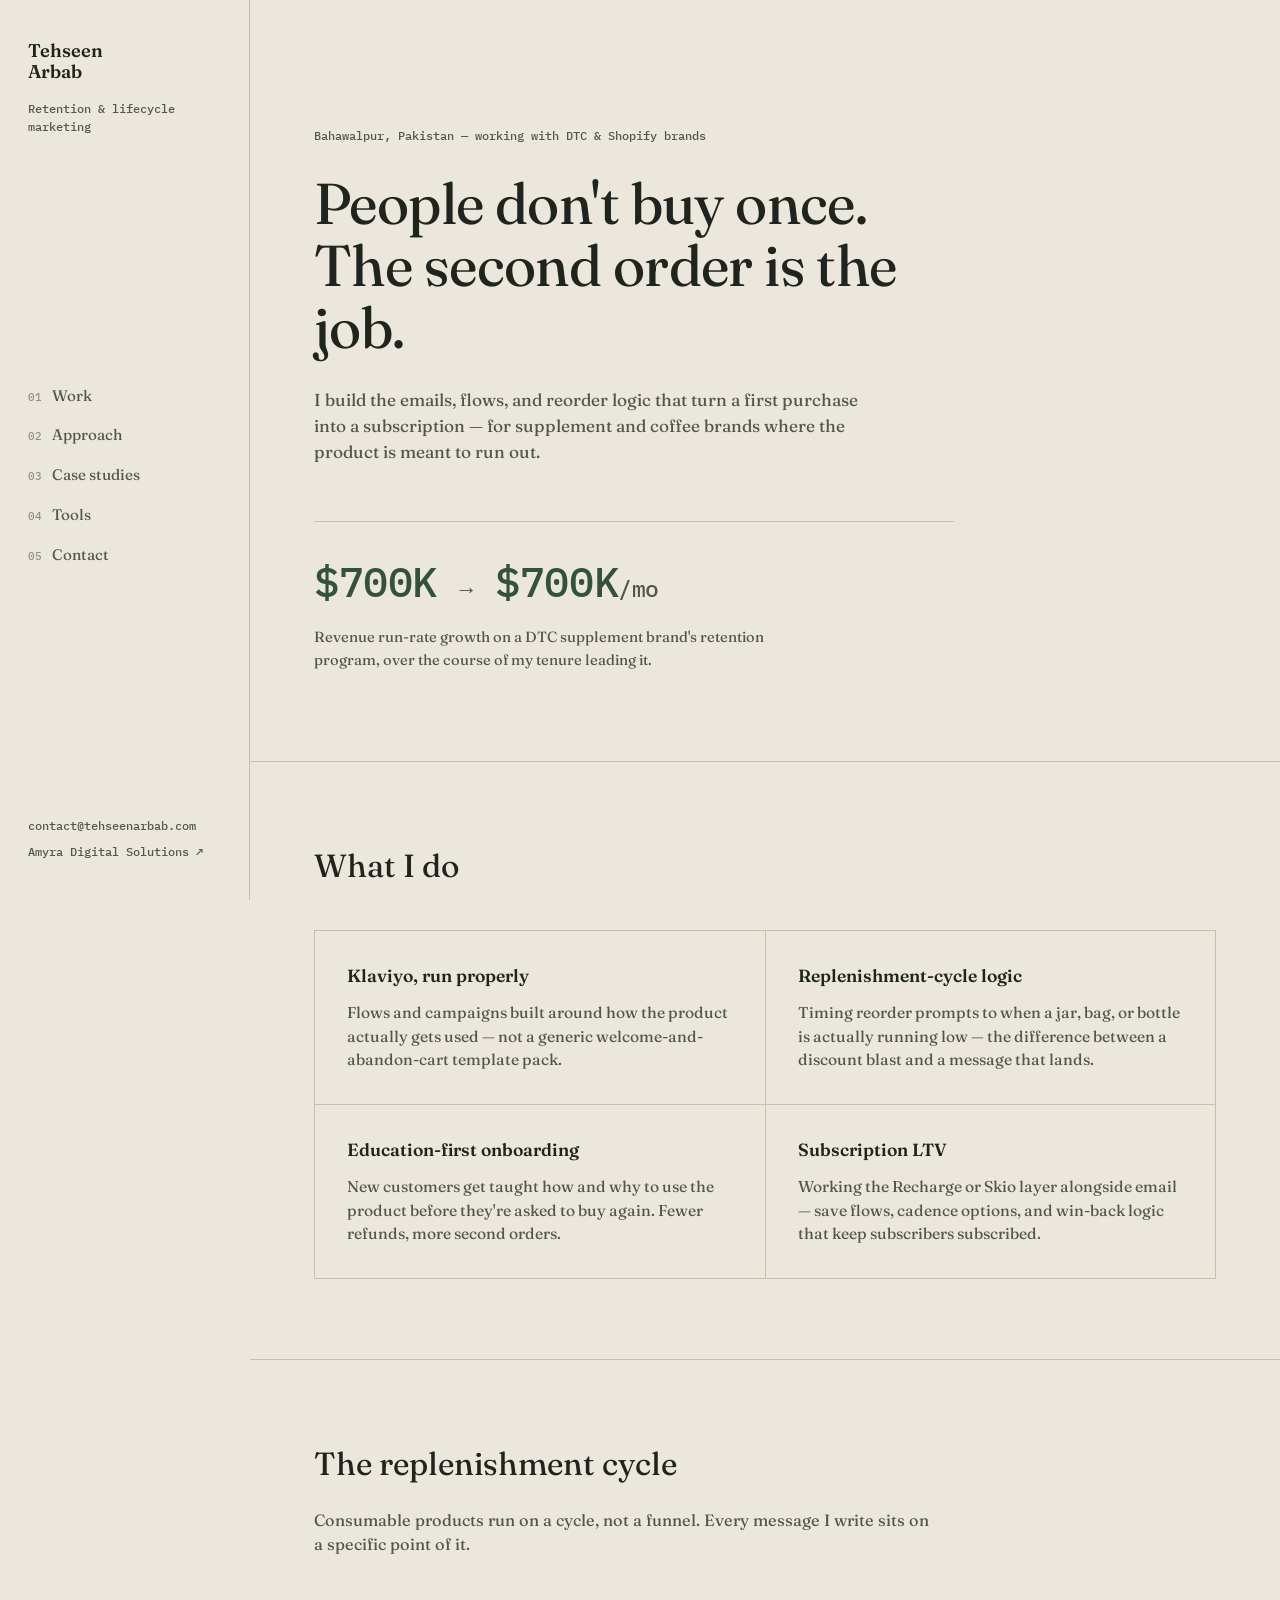
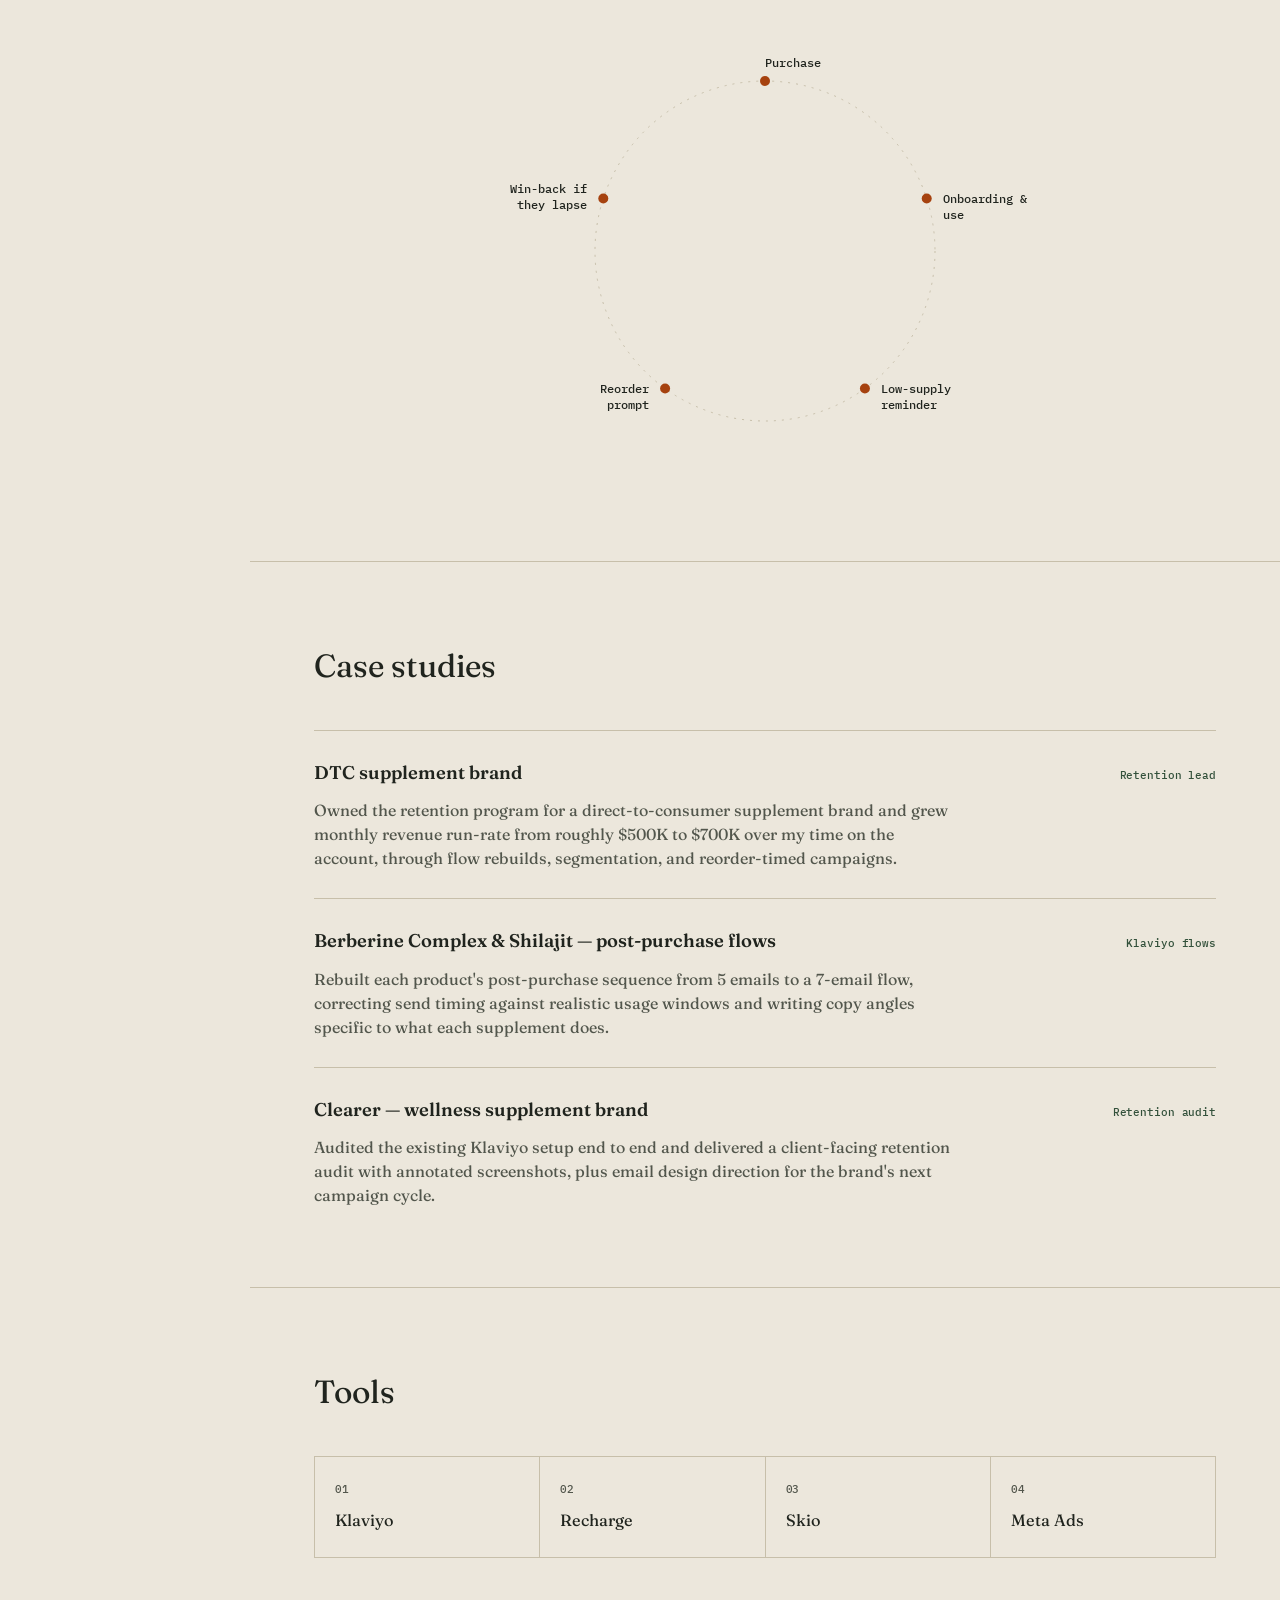
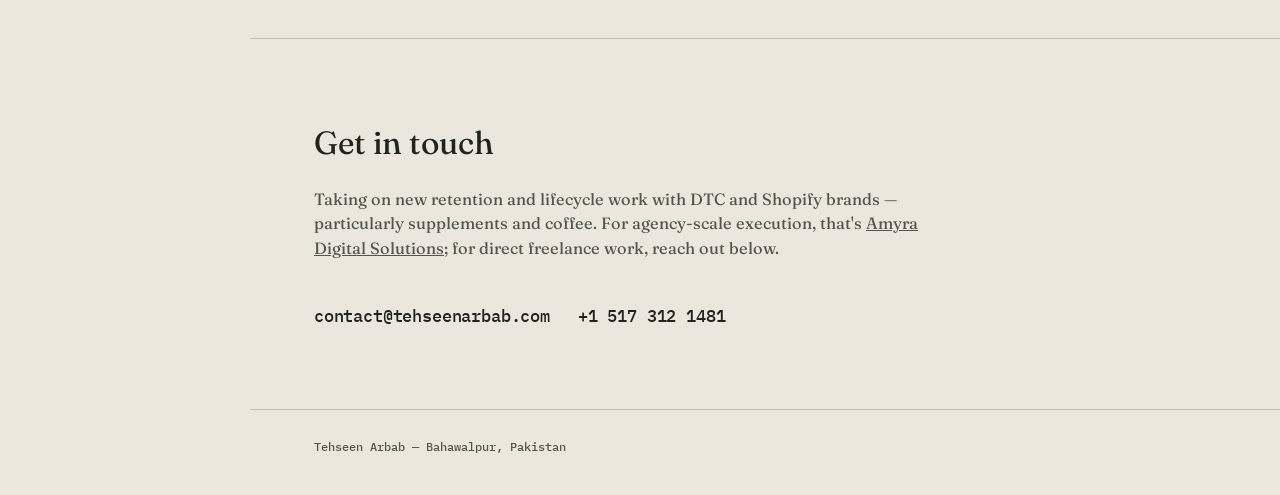
==== index.html @ 5af62f17 "Add files via upload" ====
<!DOCTYPE html>
<html lang="en">
<head>
<meta charset="UTF-8">
<meta name="viewport" content="width=device-width, initial-scale=1.0">
<title>Tehseen Arbab — Retention &amp; Lifecycle Marketing</title>
<meta name="description" content="Tehseen Arbab, retention and lifecycle marketing specialist for DTC supplement and coffee brands. Klaviyo, replenishment-cycle flows, subscription LTV.">
<link rel="preconnect" href="https://fonts.googleapis.com">
<link rel="preconnect" href="https://fonts.gstatic.com" crossorigin>
<link href="https://fonts.googleapis.com/css2?family=Fraunces:ital,opsz,wght@0,9..144,340;0,9..144,440;0,9..144,600;1,9..144,440&family=IBM+Plex+Mono:wght@400;500&display=swap" rel="stylesheet">
<link rel="stylesheet" href="style.css">
</head>
<body>

<div class="frame">

  <header class="rail">
    <div class="rail-top">
      <a href="#top" class="mark">Tehseen<br>Arbab</a>
      <p class="rail-tag">Retention &amp; lifecycle<br>marketing</p>
    </div>

    <nav class="rail-nav" aria-label="Section navigation">
      <a href="#work"><span class="idx">01</span>Work</a>
      <a href="#approach"><span class="idx">02</span>Approach</a>
      <a href="#cases"><span class="idx">03</span>Case studies</a>
      <a href="#tools"><span class="idx">04</span>Tools</a>
      <a href="#contact"><span class="idx">05</span>Contact</a>
    </nav>

    <div class="rail-bottom">
      <a href="mailto:contact@tehseenarbab.com">contact@tehseenarbab.com</a>
      <a href="https://amyradigitalsolutions.com" target="_blank" rel="noopener">Amyra Digital Solutions ↗</a>
    </div>
  </header>

  <button class="nav-toggle" aria-expanded="false" aria-controls="rail" aria-label="Open menu">Menu</button>

  <main id="top">

    <section class="hero">
      <p class="eyebrow-line">Bahawalpur, Pakistan — working with DTC &amp; Shopify brands</p>
      <h1>People don't buy once.<br>The second order is the job.</h1>
      <p class="hero-lede">I build the emails, flows, and reorder logic that turn a first purchase
        into a subscription — for supplement and coffee brands where the product is meant
        to run out.</p>

      <div class="metric" aria-label="Revenue run-rate growth statistic">
        <div class="metric-number">
          <span class="mono" data-count-from="500" data-count-to="700">$500K</span>
          <span class="metric-arrow">→</span>
          <span class="mono">$700K<span class="metric-unit">/mo</span></span>
        </div>
        <p class="metric-caption">Revenue run-rate growth on a DTC supplement brand's retention
          program, over the course of my tenure leading it.</p>
      </div>
    </section>

    <section id="work" class="section work">
      <h2 class="section-head">What I do</h2>
      <div class="work-grid">
        <div class="work-item">
          <h3>Klaviyo, run properly</h3>
          <p>Flows and campaigns built around how the product actually gets used — not a
            generic welcome-and-abandon-cart template pack.</p>
        </div>
        <div class="work-item">
          <h3>Replenishment-cycle logic</h3>
          <p>Timing reorder prompts to when a jar, bag, or bottle is actually running low —
            the difference between a discount blast and a message that lands.</p>
        </div>
        <div class="work-item">
          <h3>Education-first onboarding</h3>
          <p>New customers get taught how and why to use the product before they're asked to
            buy again. Fewer refunds, more second orders.</p>
        </div>
        <div class="work-item">
          <h3>Subscription LTV</h3>
          <p>Working the Recharge or Skio layer alongside email — save flows, cadence
            options, and win-back logic that keep subscribers subscribed.</p>
        </div>
      </div>
    </section>

    <section id="approach" class="section approach">
      <h2 class="section-head">The replenishment cycle</h2>
      <p class="section-lede">Consumable products run on a cycle, not a funnel. Every message
        I write sits on a specific point of it.</p>

      <div class="cycle-wrap">
        <svg class="cycle" viewBox="0 0 460 460" role="img" aria-label="Diagram of the replenishment cycle: purchase, onboarding and use, low-supply reminder, reorder, then back to purchase.">
          <circle class="cycle-track" cx="230" cy="230" r="170"></circle>
          <g class="cycle-node" data-angle="270">
            <circle r="5"></circle>
            <text><tspan x="0" y="-14">Purchase</tspan></text>
          </g>
          <g class="cycle-node" data-angle="342">
            <circle r="5"></circle>
            <text><tspan x="16" y="4">Onboarding &amp;</tspan><tspan x="16" y="20">use</tspan></text>
          </g>
          <g class="cycle-node" data-angle="54">
            <circle r="5"></circle>
            <text><tspan x="16" y="4">Low-supply</tspan><tspan x="16" y="20">reminder</tspan></text>
          </g>
          <g class="cycle-node" data-angle="126">
            <circle r="5"></circle>
            <text><tspan x="-16" y="4" text-anchor="end">Reorder</tspan><tspan x="-16" y="20" text-anchor="end">prompt</tspan></text>
          </g>
          <g class="cycle-node" data-angle="198">
            <circle r="5"></circle>
            <text><tspan x="-16" y="-6" text-anchor="end">Win-back if</tspan><tspan x="-16" y="10" text-anchor="end">they lapse</tspan></text>
          </g>
        </svg>
      </div>
    </section>

    <section id="cases" class="section cases">
      <h2 class="section-head">Case studies</h2>

      <article class="case">
        <div class="case-head">
          <h3>DTC supplement brand</h3>
          <span class="mono case-tag">Retention lead</span>
        </div>
        <p>Owned the retention program for a direct-to-consumer supplement brand and grew
          monthly revenue run-rate from roughly $500K to $700K over my time on the account,
          through flow rebuilds, segmentation, and reorder-timed campaigns.</p>
      </article>

      <article class="case">
        <div class="case-head">
          <h3>Berberine Complex &amp; Shilajit — post-purchase flows</h3>
          <span class="mono case-tag">Klaviyo flows</span>
        </div>
        <p>Rebuilt each product's post-purchase sequence from 5 emails to a 7-email flow,
          correcting send timing against realistic usage windows and writing copy angles
          specific to what each supplement does.</p>
      </article>

      <article class="case">
        <div class="case-head">
          <h3>Clearer — wellness supplement brand</h3>
          <span class="mono case-tag">Retention audit</span>
        </div>
        <p>Audited the existing Klaviyo setup end to end and delivered a client-facing
          retention audit with annotated screenshots, plus email design direction for the
          brand's next campaign cycle.</p>
      </article>
    </section>

    <section id="tools" class="section tools">
      <h2 class="section-head">Tools</h2>
      <ul class="tool-list">
        <li><span class="mono">01</span>Klaviyo</li>
        <li><span class="mono">02</span>Recharge</li>
        <li><span class="mono">03</span>Skio</li>
        <li><span class="mono">04</span>Meta Ads</li>
      </ul>
    </section>

    <section id="contact" class="section contact">
      <h2 class="section-head">Get in touch</h2>
      <p class="section-lede">Taking on new retention and lifecycle work with DTC and
        Shopify brands — particularly supplements and coffee. For agency-scale execution,
        that's <a href="https://amyradigitalsolutions.com" target="_blank" rel="noopener">Amyra
        Digital Solutions</a>; for direct freelance work, reach out below.</p>
      <div class="contact-links">
        <a class="mono" href="mailto:contact@tehseenarbab.com">contact@tehseenarbab.com</a>
        <a class="mono" href="tel:+15173121481">+1 517 312 1481</a>
      </div>
    </section>

    <footer class="foot">
      <p>Tehseen Arbab — Bahawalpur, Pakistan</p>
    </footer>

  </main>
</div>

<script src="script.js"></script>
</body>
</html>
---- style.css ----
/* ---------------------------------------------------------
   Tokens
--------------------------------------------------------- */
:root{
  --paper: #ECE7DC;
  --paper-alt: #E1DACA;
  --ink: #20241E;
  --ink-soft: #52564C;
  --forest: #33513B;
  --rust: #A6420F;
  --line: #C7BFAA;

  --serif: "Fraunces", ui-serif, Georgia, serif;
  --mono: "IBM Plex Mono", ui-monospace, "SFMono-Regular", Menlo, monospace;

  --rail-w: 250px;
  --edge: clamp(24px, 5vw, 64px);
}

*{ box-sizing: border-box; }

html{ scroll-behavior: smooth; }

@media (prefers-reduced-motion: reduce){
  html{ scroll-behavior: auto; }
  *{ animation-duration: 0.001ms !important; animation-iteration-count: 1 !important; transition-duration: 0.001ms !important; }
}

body{
  margin: 0;
  background: var(--paper);
  color: var(--ink);
  font-family: var(--serif);
  font-optical-sizing: auto;
  font-weight: 440;
  line-height: 1.5;
  -webkit-font-smoothing: antialiased;
}

a{ color: inherit; }

.mono{ font-family: var(--mono); font-weight: 500; letter-spacing: -0.01em; }

/* ---------------------------------------------------------
   Frame / rail layout
--------------------------------------------------------- */
.frame{
  display: grid;
  grid-template-columns: var(--rail-w) 1fr;
  min-height: 100vh;
}

.rail{
  position: sticky;
  top: 0;
  height: 100vh;
  display: flex;
  flex-direction: column;
  justify-content: space-between;
  padding: 40px 28px;
  border-right: 1px solid var(--line);
}

.mark{
  display: block;
  font-family: var(--serif);
  font-weight: 600;
  font-size: 1.15rem;
  line-height: 1.15;
  text-decoration: none;
  color: var(--ink);
}

.rail-tag{
  margin: 18px 0 0;
  font-family: var(--mono);
  font-size: 0.72rem;
  color: var(--ink-soft);
  line-height: 1.5;
}

.rail-nav{
  display: flex;
  flex-direction: column;
  gap: 4px;
}

.rail-nav a{
  display: flex;
  align-items: baseline;
  gap: 10px;
  text-decoration: none;
  color: var(--ink-soft);
  font-size: 0.95rem;
  padding: 6px 0;
  border-bottom: 1px solid transparent;
  transition: color 0.15s ease, border-color 0.15s ease;
}

.rail-nav a:hover,
.rail-nav a:focus-visible{
  color: var(--rust);
  border-bottom-color: var(--rust);
}

.rail-nav .idx{
  font-family: var(--mono);
  font-size: 0.68rem;
  color: var(--ink-soft);
  opacity: 0.6;
}

.rail-bottom{
  display: flex;
  flex-direction: column;
  gap: 8px;
  font-family: var(--mono);
  font-size: 0.72rem;
}

.rail-bottom a{
  text-decoration: none;
  color: var(--ink-soft);
}

.rail-bottom a:hover,
.rail-bottom a:focus-visible{
  color: var(--forest);
}

.nav-toggle{ display: none; }

/* ---------------------------------------------------------
   Main content
--------------------------------------------------------- */
main{ min-width: 0; }

.hero{
  padding: min(14vh, 130px) var(--edge) 90px;
  border-bottom: 1px solid var(--line);
}

.eyebrow-line{
  font-family: var(--mono);
  font-size: 0.78rem;
  color: var(--ink-soft);
  margin: 0 0 28px;
}

.hero h1{
  font-family: var(--serif);
  font-weight: 440;
  font-size: clamp(2.1rem, 4.6vw, 3.6rem);
  line-height: 1.08;
  letter-spacing: -0.01em;
  margin: 0 0 28px;
  max-width: 16ch;
}

.hero-lede{
  font-size: 1.08rem;
  color: var(--ink-soft);
  max-width: 52ch;
  margin: 0 0 56px;
}

.metric{
  border-top: 1px solid var(--line);
  padding-top: 28px;
  max-width: 640px;
}

.metric-number{
  display: flex;
  align-items: baseline;
  gap: 18px;
  font-size: clamp(1.8rem, 4vw, 2.6rem);
  color: var(--forest);
}

.metric-arrow{
  color: var(--ink-soft);
  font-size: 1.4rem;
}

.metric-unit{
  font-size: 0.55em;
  color: var(--ink-soft);
}

.metric-caption{
  margin: 14px 0 0;
  font-size: 0.92rem;
  color: var(--ink-soft);
  max-width: 46ch;
}

/* ---------------------------------------------------------
   Sections (generic)
--------------------------------------------------------- */
.section{
  padding: 80px var(--edge);
  border-bottom: 1px solid var(--line);
}

.section-head{
  font-family: var(--serif);
  font-weight: 440;
  font-size: clamp(1.5rem, 2.6vw, 2rem);
  margin: 0 0 40px;
}

.section-lede{
  color: var(--ink-soft);
  max-width: 56ch;
  margin: -20px 0 44px;
  font-size: 1.02rem;
}

/* ---------------------------------------------------------
   Work grid
--------------------------------------------------------- */
.work-grid{
  display: grid;
  grid-template-columns: repeat(2, minmax(0,1fr));
  gap: 1px;
  background: var(--line);
  border: 1px solid var(--line);
}

.work-item{
  background: var(--paper);
  padding: 32px;
}

.work-item h3{
  font-family: var(--serif);
  font-weight: 600;
  font-size: 1.1rem;
  margin: 0 0 12px;
}

.work-item p{
  margin: 0;
  color: var(--ink-soft);
  font-size: 0.98rem;
  max-width: 42ch;
}

/* ---------------------------------------------------------
   Cycle diagram
--------------------------------------------------------- */
.cycle-wrap{
  display: flex;
  justify-content: center;
  padding: 20px 0 0;
}

.cycle{
  width: min(100%, 460px);
  height: auto;
  overflow: visible;
}

.cycle-track{
  fill: none;
  stroke: var(--line);
  stroke-width: 1;
  stroke-dasharray: 2 6;
}

.cycle-node circle{
  fill: var(--rust);
}

.cycle-node text{
  font-family: var(--mono);
  font-size: 12px;
  fill: var(--ink);
}

/* ---------------------------------------------------------
   Case studies
--------------------------------------------------------- */
.case{
  padding: 28px 0;
  border-top: 1px solid var(--line);
}

.case:last-child{ padding-bottom: 0; }

.case-head{
  display: flex;
  align-items: baseline;
  justify-content: space-between;
  gap: 16px;
  margin-bottom: 12px;
}

.case-head h3{
  font-family: var(--serif);
  font-weight: 600;
  font-size: 1.15rem;
  margin: 0;
}

.case-tag{
  font-size: 0.7rem;
  color: var(--forest);
  white-space: nowrap;
}

.case p{
  margin: 0;
  color: var(--ink-soft);
  max-width: 64ch;
  font-size: 1rem;
}

/* ---------------------------------------------------------
   Tools
--------------------------------------------------------- */
.tool-list{
  list-style: none;
  margin: 0;
  padding: 0;
  display: grid;
  grid-template-columns: repeat(4, minmax(0,1fr));
  gap: 0;
  border-top: 1px solid var(--line);
  border-left: 1px solid var(--line);
}

.tool-list li{
  padding: 24px 20px;
  border-right: 1px solid var(--line);
  border-bottom: 1px solid var(--line);
  font-size: 1.02rem;
}

.tool-list .mono{
  display: block;
  font-size: 0.7rem;
  color: var(--ink-soft);
  margin-bottom: 10px;
}

/* ---------------------------------------------------------
   Contact
--------------------------------------------------------- */
.contact-links{
  display: flex;
  flex-wrap: wrap;
  gap: 28px;
  font-size: 1.05rem;
}

.contact-links a{ text-decoration: none; }
.contact-links a:hover,
.contact-links a:focus-visible{ color: var(--rust); }

.foot{
  padding: 28px var(--edge) 40px;
  font-family: var(--mono);
  font-size: 0.72rem;
  color: var(--ink-soft);
}

.foot p{ margin: 0; }

/* ---------------------------------------------------------
   Responsive
--------------------------------------------------------- */
@media (max-width: 880px){
  .work-grid{ grid-template-columns: 1fr; }
  .tool-list{ grid-template-columns: repeat(2, minmax(0,1fr)); }
}

@media (max-width: 720px){
  .frame{ grid-template-columns: 1fr; }

  .rail{
    position: static;
    height: auto;
    flex-direction: row;
    align-items: center;
    justify-content: space-between;
    padding: 18px 20px;
  }

  .rail-tag,
  .rail-bottom{ display: none; }

  .rail-nav{
    position: fixed;
    inset: 0;
    top: 60px;
    background: var(--paper);
    padding: 24px 24px;
    gap: 4px;
    transform: translateY(-8px);
    opacity: 0;
    pointer-events: none;
    transition: opacity 0.18s ease, transform 0.18s ease;
    z-index: 20;
  }

  .rail-nav.open{
    opacity: 1;
    transform: translateY(0);
    pointer-events: auto;
  }

  .rail-nav a{ font-size: 1.1rem; padding: 12px 0; }

  .nav-toggle{
    display: block;
    position: fixed;
    top: 16px;
    right: 20px;
    z-index: 30;
    background: var(--ink);
    color: var(--paper);
    border: none;
    font-family: var(--mono);
    font-size: 0.72rem;
    padding: 9px 14px;
    cursor: pointer;
  }

  .hero, .section{ padding-left: var(--edge); padding-right: var(--edge); }
}
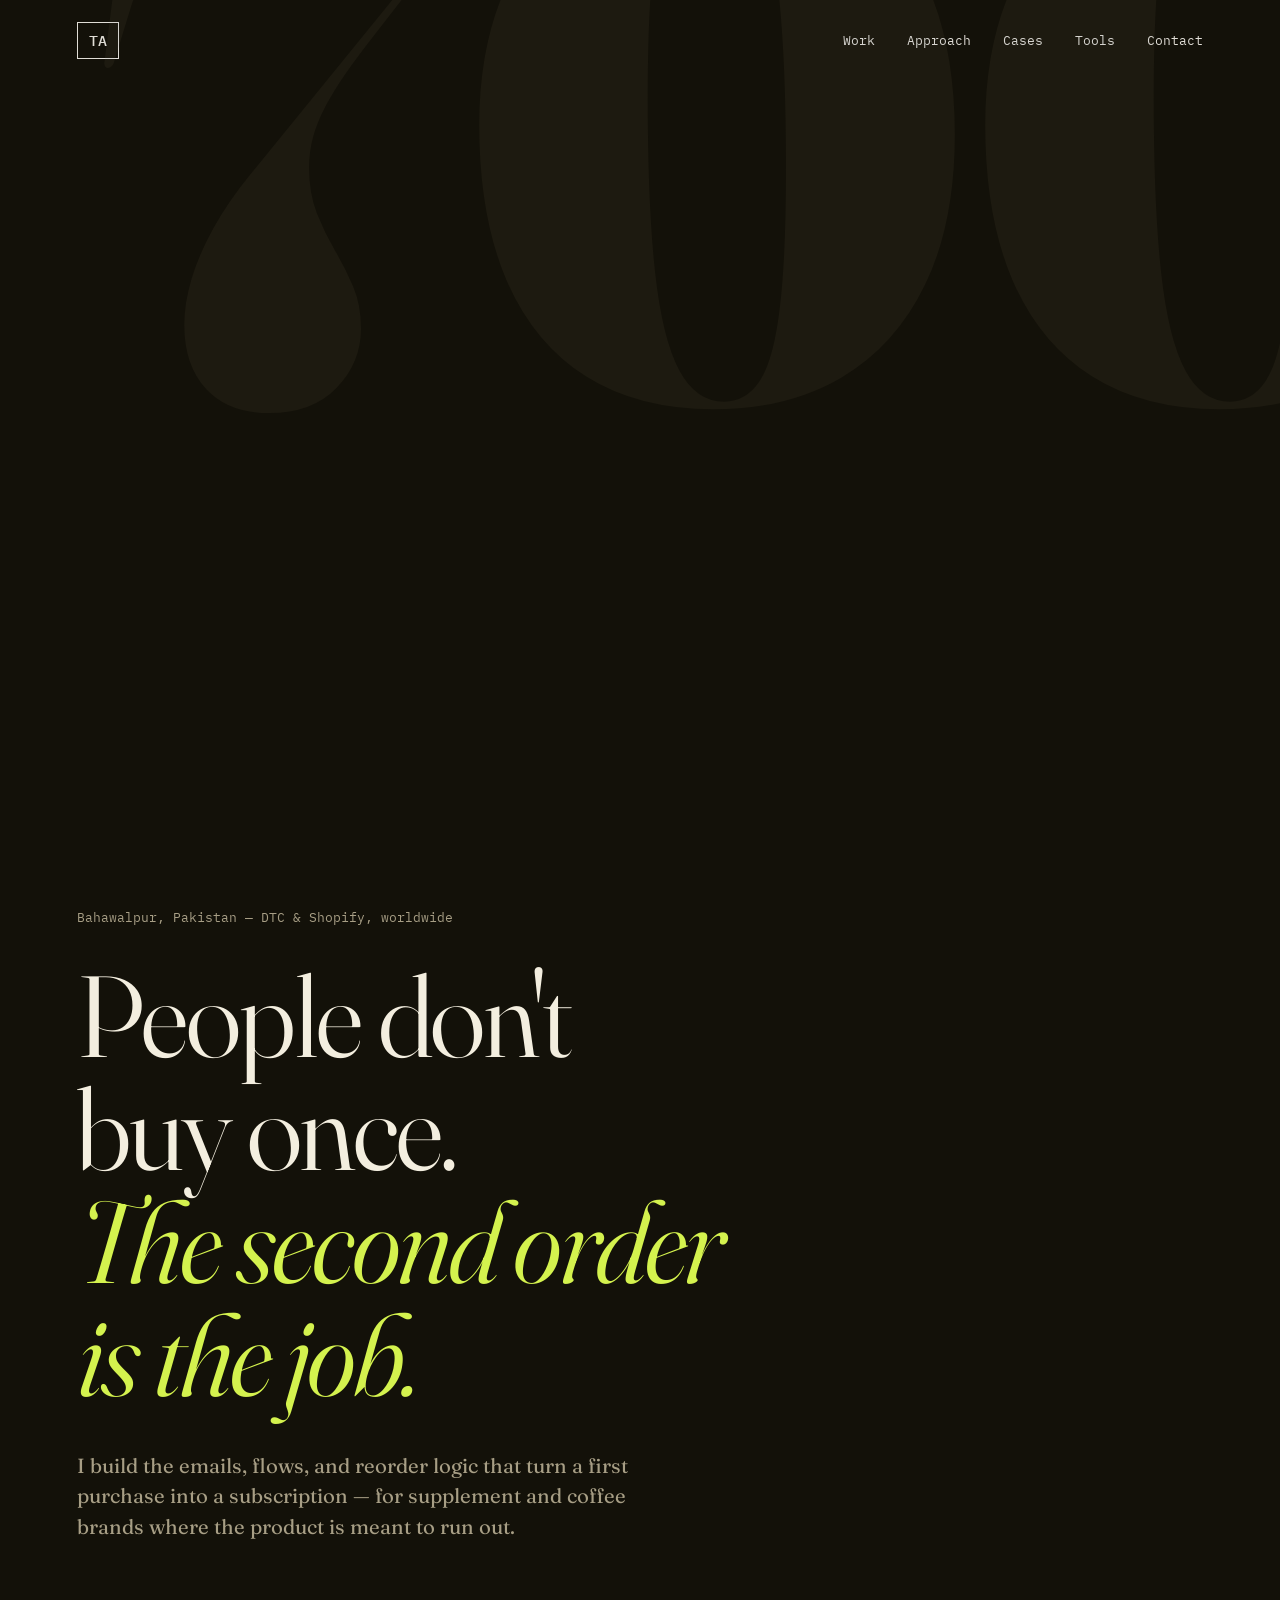
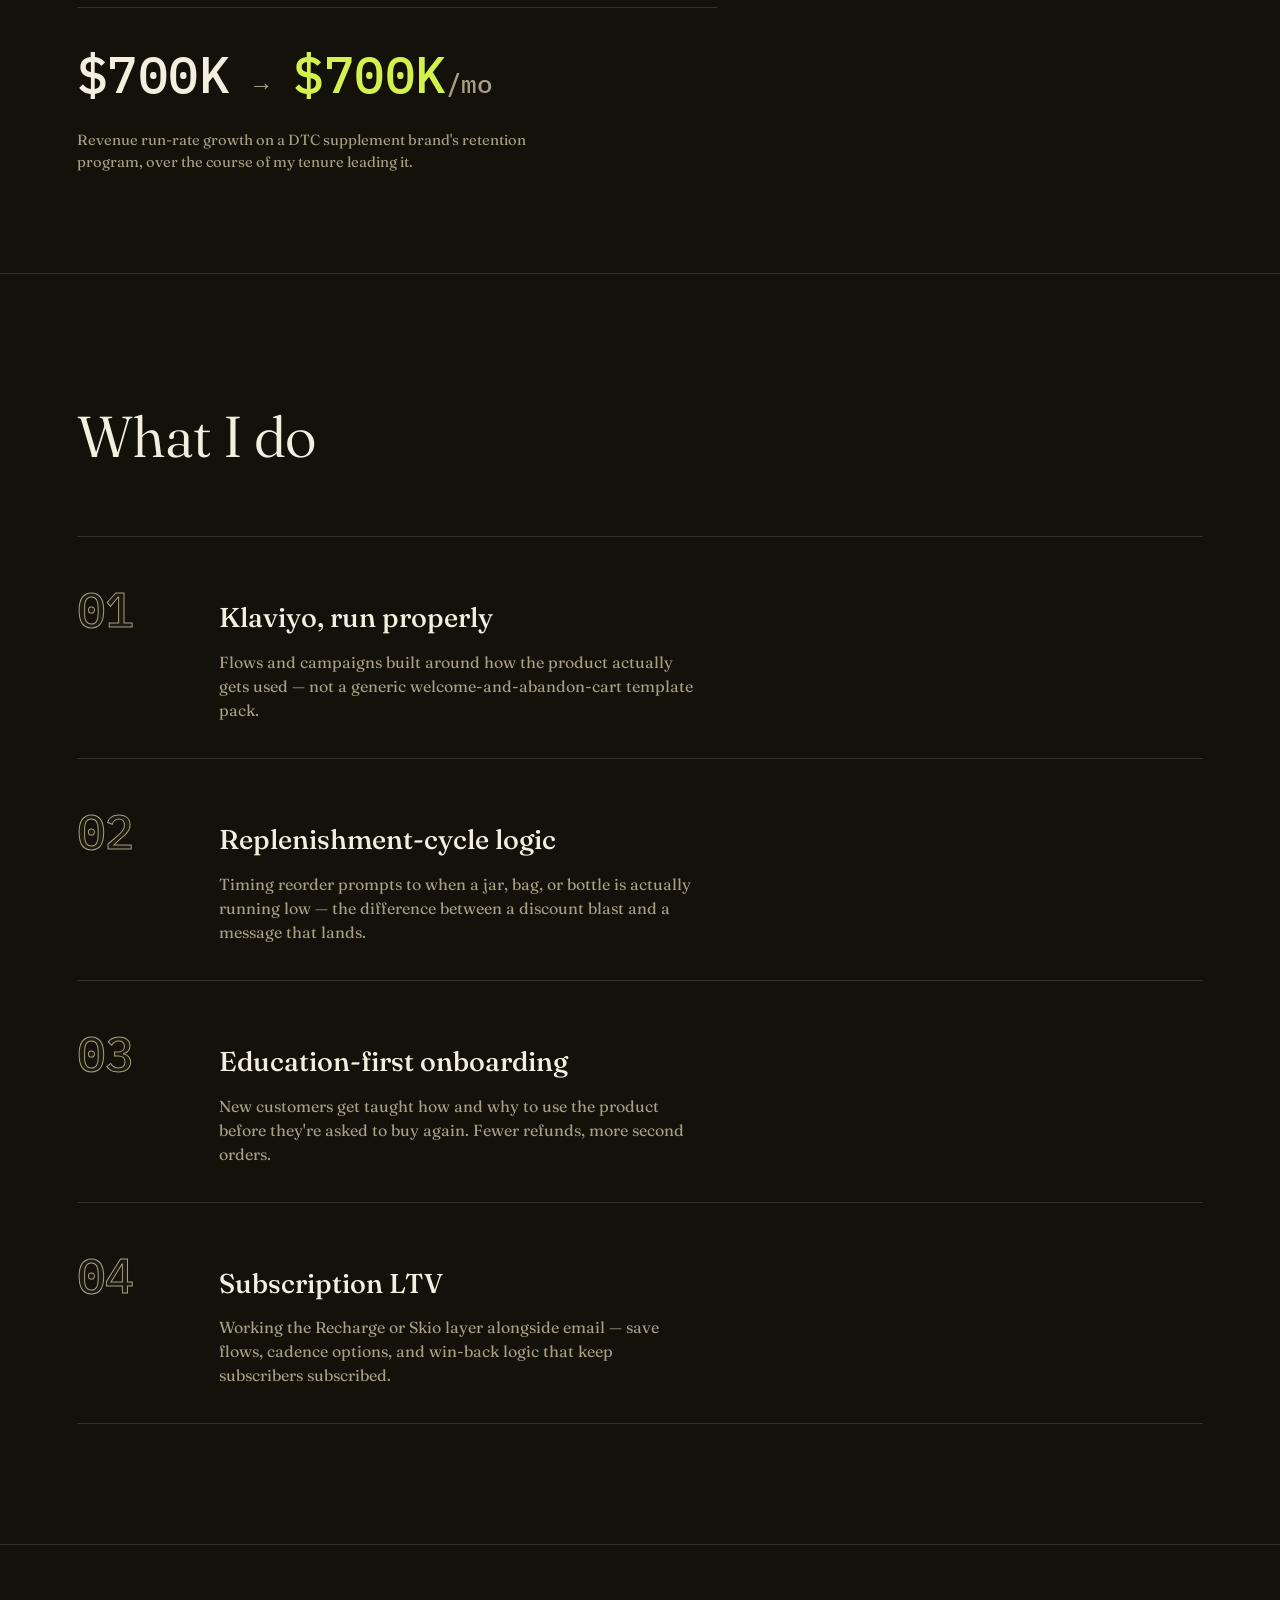
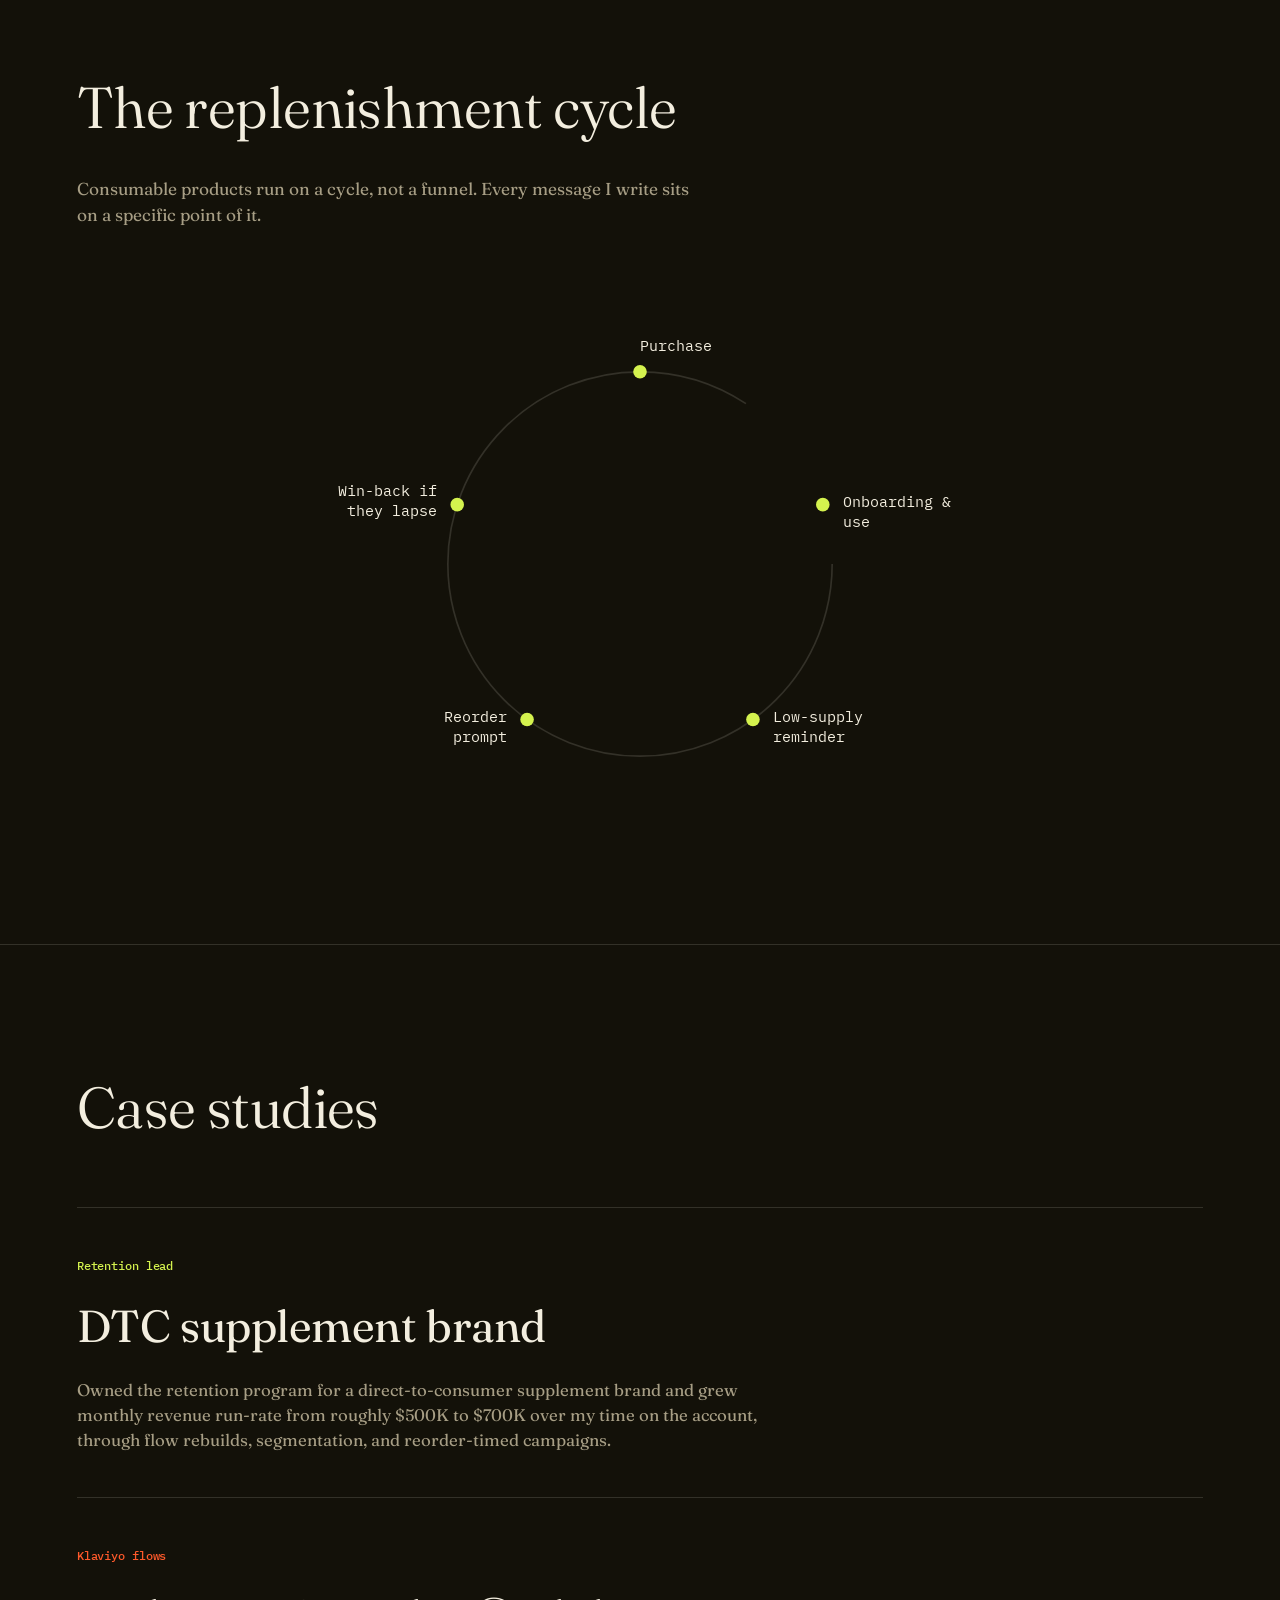
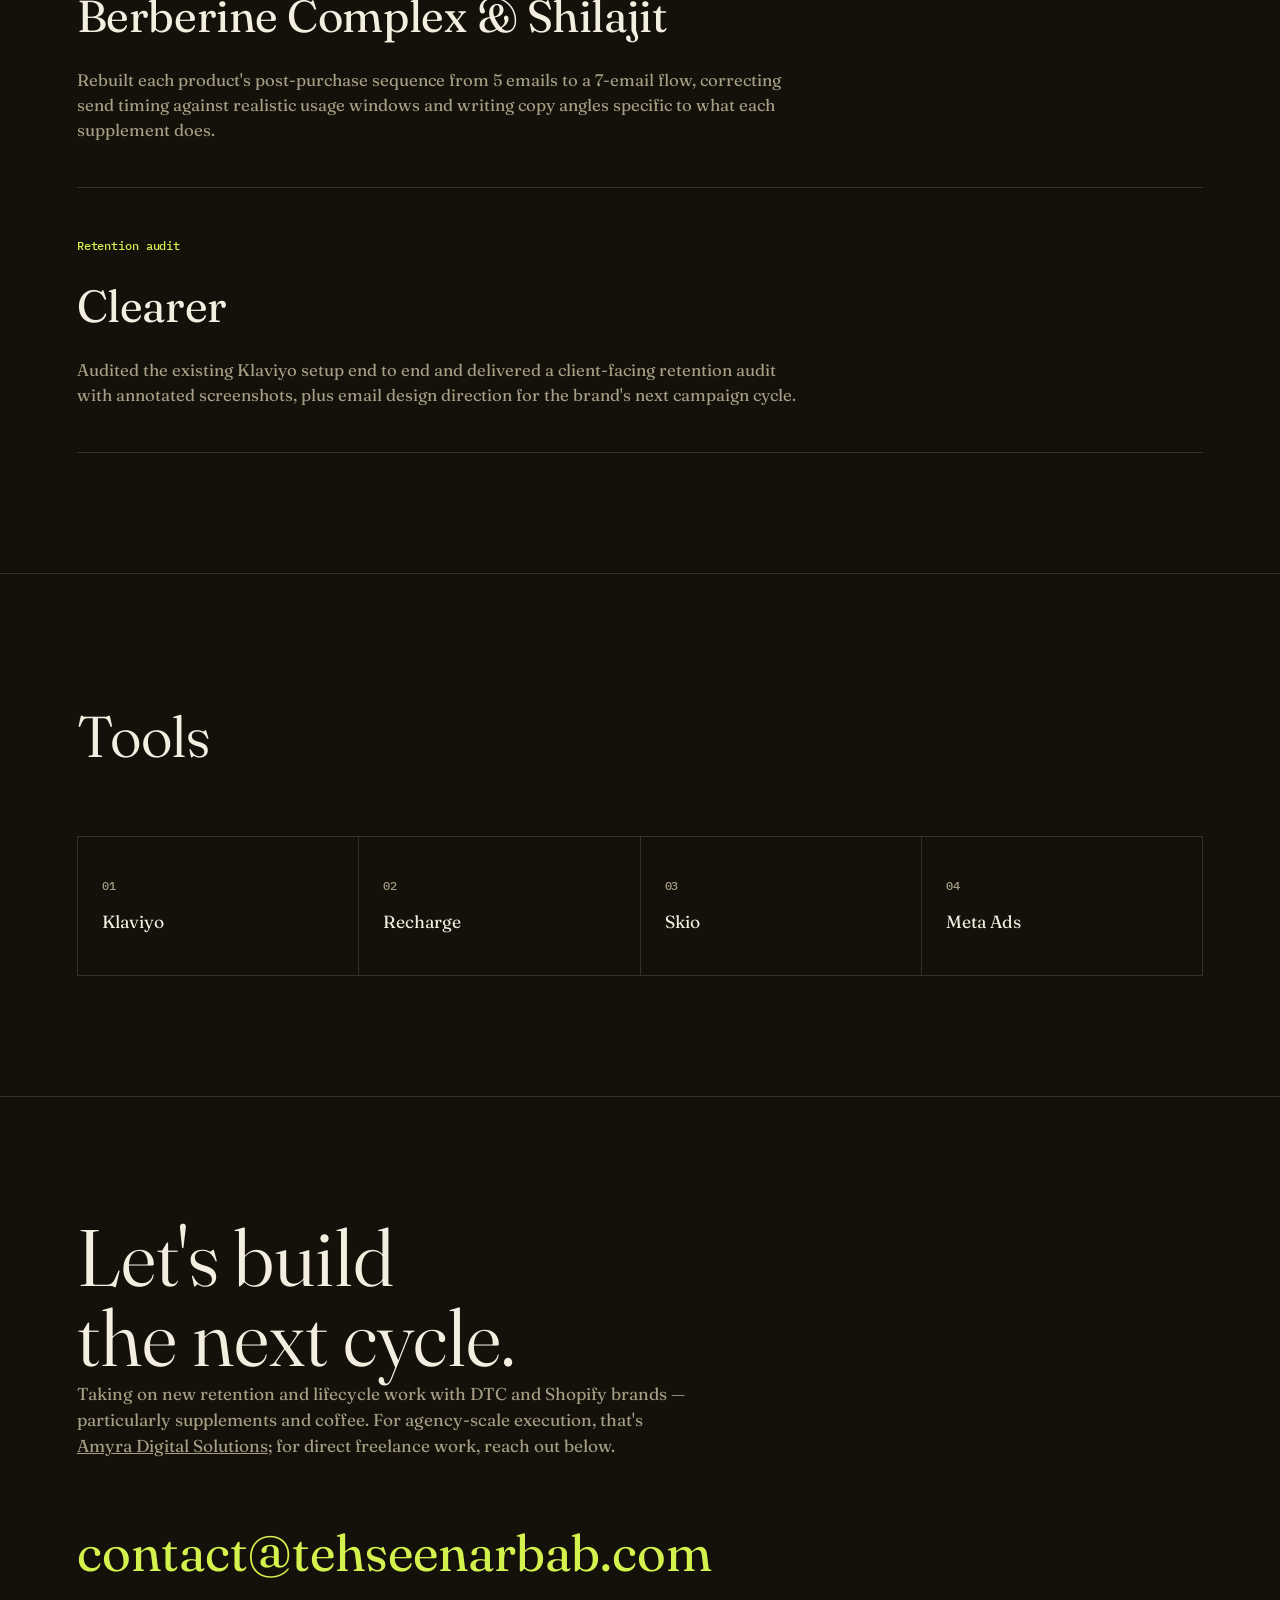
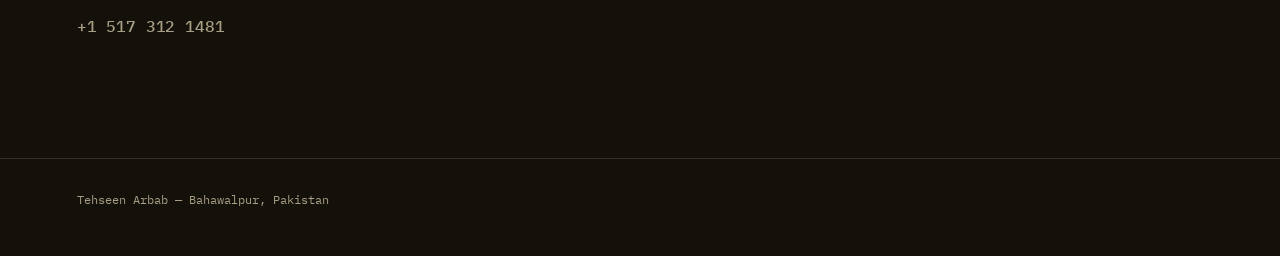
==== commit a531cdbb: "Add files via upload" ====
--- a/index.html
+++ b/index.html
@@ -7,175 +7,167 @@
 <meta name="description" content="Tehseen Arbab, retention and lifecycle marketing specialist for DTC supplement and coffee brands. Klaviyo, replenishment-cycle flows, subscription LTV.">
 <link rel="preconnect" href="https://fonts.googleapis.com">
 <link rel="preconnect" href="https://fonts.gstatic.com" crossorigin>
-<link href="https://fonts.googleapis.com/css2?family=Fraunces:ital,opsz,wght@0,9..144,340;0,9..144,440;0,9..144,600;1,9..144,440&family=IBM+Plex+Mono:wght@400;500&display=swap" rel="stylesheet">
+<link href="https://fonts.googleapis.com/css2?family=Fraunces:ital,opsz,wght@0,9..144,300..900;1,9..144,400..600&family=IBM+Plex+Mono:wght@400;500&display=swap" rel="stylesheet">
 <link rel="stylesheet" href="style.css">
 </head>
 <body>
 
-<div class="frame">
+<header class="topbar">
+  <a href="#top" class="mark">TA</a>
+  <nav class="topnav" aria-label="Section navigation">
+    <a href="#work">Work</a>
+    <a href="#approach">Approach</a>
+    <a href="#cases">Cases</a>
+    <a href="#tools">Tools</a>
+    <a href="#contact">Contact</a>
+  </nav>
+  <button class="nav-toggle" aria-expanded="false" aria-label="Open menu">Menu</button>
+</header>
 
-  <header class="rail">
-    <div class="rail-top">
-      <a href="#top" class="mark">Tehseen<br>Arbab</a>
-      <p class="rail-tag">Retention &amp; lifecycle<br>marketing</p>
+<main id="top">
+
+  <section class="hero">
+    <span class="ghost-number" aria-hidden="true">700</span>
+    <p class="eyebrow-line reveal">Bahawalpur, Pakistan — DTC &amp; Shopify, worldwide</p>
+    <h1 class="reveal">People don't<br>buy once.<br><em>The second order<br>is the job.</em></h1>
+    <p class="hero-lede reveal">I build the emails, flows, and reorder logic that turn a first
+      purchase into a subscription — for supplement and coffee brands where the product is
+      meant to run out.</p>
+
+    <div class="metric reveal" aria-label="Revenue run-rate growth statistic">
+      <div class="metric-number">
+        <span class="mono" data-count-from="500" data-count-to="700">$500K</span>
+        <span class="metric-arrow">→</span>
+        <span class="mono accent-lime">$700K<span class="metric-unit">/mo</span></span>
+      </div>
+      <p class="metric-caption">Revenue run-rate growth on a DTC supplement brand's retention
+        program, over the course of my tenure leading it.</p>
     </div>
+  </section>
 
-    <nav class="rail-nav" aria-label="Section navigation">
-      <a href="#work"><span class="idx">01</span>Work</a>
-      <a href="#approach"><span class="idx">02</span>Approach</a>
-      <a href="#cases"><span class="idx">03</span>Case studies</a>
-      <a href="#tools"><span class="idx">04</span>Tools</a>
-      <a href="#contact"><span class="idx">05</span>Contact</a>
-    </nav>
-
-    <div class="rail-bottom">
-      <a href="mailto:contact@tehseenarbab.com">contact@tehseenarbab.com</a>
-      <a href="https://amyradigitalsolutions.com" target="_blank" rel="noopener">Amyra Digital Solutions ↗</a>
-    </div>
-  </header>
-
-  <button class="nav-toggle" aria-expanded="false" aria-controls="rail" aria-label="Open menu">Menu</button>
-
-  <main id="top">
-
-    <section class="hero">
-      <p class="eyebrow-line">Bahawalpur, Pakistan — working with DTC &amp; Shopify brands</p>
-      <h1>People don't buy once.<br>The second order is the job.</h1>
-      <p class="hero-lede">I build the emails, flows, and reorder logic that turn a first purchase
-        into a subscription — for supplement and coffee brands where the product is meant
-        to run out.</p>
-
-      <div class="metric" aria-label="Revenue run-rate growth statistic">
-        <div class="metric-number">
-          <span class="mono" data-count-from="500" data-count-to="700">$500K</span>
-          <span class="metric-arrow">→</span>
-          <span class="mono">$700K<span class="metric-unit">/mo</span></span>
-        </div>
-        <p class="metric-caption">Revenue run-rate growth on a DTC supplement brand's retention
-          program, over the course of my tenure leading it.</p>
-      </div>
-    </section>
-
-    <section id="work" class="section work">
-      <h2 class="section-head">What I do</h2>
-      <div class="work-grid">
-        <div class="work-item">
+  <section id="work" class="section work">
+    <h2 class="section-head reveal">What I do</h2>
+    <ul class="work-list">
+      <li class="reveal">
+        <span class="idx mono">01</span>
+        <div>
           <h3>Klaviyo, run properly</h3>
           <p>Flows and campaigns built around how the product actually gets used — not a
             generic welcome-and-abandon-cart template pack.</p>
         </div>
-        <div class="work-item">
+      </li>
+      <li class="reveal">
+        <span class="idx mono">02</span>
+        <div>
           <h3>Replenishment-cycle logic</h3>
           <p>Timing reorder prompts to when a jar, bag, or bottle is actually running low —
             the difference between a discount blast and a message that lands.</p>
         </div>
-        <div class="work-item">
+      </li>
+      <li class="reveal">
+        <span class="idx mono">03</span>
+        <div>
           <h3>Education-first onboarding</h3>
           <p>New customers get taught how and why to use the product before they're asked to
             buy again. Fewer refunds, more second orders.</p>
         </div>
-        <div class="work-item">
+      </li>
+      <li class="reveal">
+        <span class="idx mono">04</span>
+        <div>
           <h3>Subscription LTV</h3>
           <p>Working the Recharge or Skio layer alongside email — save flows, cadence
             options, and win-back logic that keep subscribers subscribed.</p>
         </div>
-      </div>
-    </section>
+      </li>
+    </ul>
+  </section>
 
-    <section id="approach" class="section approach">
-      <h2 class="section-head">The replenishment cycle</h2>
-      <p class="section-lede">Consumable products run on a cycle, not a funnel. Every message
-        I write sits on a specific point of it.</p>
+  <section id="approach" class="section approach">
+    <h2 class="section-head reveal">The replenishment cycle</h2>
+    <p class="section-lede reveal">Consumable products run on a cycle, not a funnel. Every
+      message I write sits on a specific point of it.</p>
 
-      <div class="cycle-wrap">
-        <svg class="cycle" viewBox="0 0 460 460" role="img" aria-label="Diagram of the replenishment cycle: purchase, onboarding and use, low-supply reminder, reorder, then back to purchase.">
-          <circle class="cycle-track" cx="230" cy="230" r="170"></circle>
-          <g class="cycle-node" data-angle="270">
-            <circle r="5"></circle>
-            <text><tspan x="0" y="-14">Purchase</tspan></text>
-          </g>
-          <g class="cycle-node" data-angle="342">
-            <circle r="5"></circle>
-            <text><tspan x="16" y="4">Onboarding &amp;</tspan><tspan x="16" y="20">use</tspan></text>
-          </g>
-          <g class="cycle-node" data-angle="54">
-            <circle r="5"></circle>
-            <text><tspan x="16" y="4">Low-supply</tspan><tspan x="16" y="20">reminder</tspan></text>
-          </g>
-          <g class="cycle-node" data-angle="126">
-            <circle r="5"></circle>
-            <text><tspan x="-16" y="4" text-anchor="end">Reorder</tspan><tspan x="-16" y="20" text-anchor="end">prompt</tspan></text>
-          </g>
-          <g class="cycle-node" data-angle="198">
-            <circle r="5"></circle>
-            <text><tspan x="-16" y="-6" text-anchor="end">Win-back if</tspan><tspan x="-16" y="10" text-anchor="end">they lapse</tspan></text>
-          </g>
-        </svg>
-      </div>
-    </section>
+    <div class="cycle-wrap reveal">
+      <svg class="cycle" viewBox="0 0 460 460" role="img" aria-label="Diagram of the replenishment cycle: purchase, onboarding and use, low-supply reminder, reorder, then back to purchase.">
+        <circle class="cycle-track" cx="230" cy="230" r="170"></circle>
+        <g class="cycle-node" data-angle="270">
+          <circle r="6"></circle>
+          <text><tspan x="0" y="-18">Purchase</tspan></text>
+        </g>
+        <g class="cycle-node" data-angle="342">
+          <circle r="6"></circle>
+          <text><tspan x="18" y="2">Onboarding &amp;</tspan><tspan x="18" y="20">use</tspan></text>
+        </g>
+        <g class="cycle-node" data-angle="54">
+          <circle r="6"></circle>
+          <text><tspan x="18" y="2">Low-supply</tspan><tspan x="18" y="20">reminder</tspan></text>
+        </g>
+        <g class="cycle-node" data-angle="126">
+          <circle r="6"></circle>
+          <text><tspan x="-18" y="2" text-anchor="end">Reorder</tspan><tspan x="-18" y="20" text-anchor="end">prompt</tspan></text>
+        </g>
+        <g class="cycle-node" data-angle="198">
+          <circle r="6"></circle>
+          <text><tspan x="-18" y="-8" text-anchor="end">Win-back if</tspan><tspan x="-18" y="10" text-anchor="end">they lapse</tspan></text>
+        </g>
+      </svg>
+    </div>
+  </section>
 
-    <section id="cases" class="section cases">
-      <h2 class="section-head">Case studies</h2>
+  <section id="cases" class="section cases">
+    <h2 class="section-head reveal">Case studies</h2>
 
-      <article class="case">
-        <div class="case-head">
-          <h3>DTC supplement brand</h3>
-          <span class="mono case-tag">Retention lead</span>
-        </div>
-        <p>Owned the retention program for a direct-to-consumer supplement brand and grew
-          monthly revenue run-rate from roughly $500K to $700K over my time on the account,
-          through flow rebuilds, segmentation, and reorder-timed campaigns.</p>
-      </article>
+    <article class="case reveal">
+      <span class="case-tag mono accent-lime">Retention lead</span>
+      <h3>DTC supplement brand</h3>
+      <p>Owned the retention program for a direct-to-consumer supplement brand and grew
+        monthly revenue run-rate from roughly $500K to $700K over my time on the account,
+        through flow rebuilds, segmentation, and reorder-timed campaigns.</p>
+    </article>
 
-      <article class="case">
-        <div class="case-head">
-          <h3>Berberine Complex &amp; Shilajit — post-purchase flows</h3>
-          <span class="mono case-tag">Klaviyo flows</span>
-        </div>
-        <p>Rebuilt each product's post-purchase sequence from 5 emails to a 7-email flow,
-          correcting send timing against realistic usage windows and writing copy angles
-          specific to what each supplement does.</p>
-      </article>
+    <article class="case reveal">
+      <span class="case-tag mono accent-rust">Klaviyo flows</span>
+      <h3>Berberine Complex &amp; Shilajit</h3>
+      <p>Rebuilt each product's post-purchase sequence from 5 emails to a 7-email flow,
+        correcting send timing against realistic usage windows and writing copy angles
+        specific to what each supplement does.</p>
+    </article>
 
-      <article class="case">
-        <div class="case-head">
-          <h3>Clearer — wellness supplement brand</h3>
-          <span class="mono case-tag">Retention audit</span>
-        </div>
-        <p>Audited the existing Klaviyo setup end to end and delivered a client-facing
-          retention audit with annotated screenshots, plus email design direction for the
-          brand's next campaign cycle.</p>
-      </article>
-    </section>
+    <article class="case reveal">
+      <span class="case-tag mono accent-lime">Retention audit</span>
+      <h3>Clearer</h3>
+      <p>Audited the existing Klaviyo setup end to end and delivered a client-facing
+        retention audit with annotated screenshots, plus email design direction for the
+        brand's next campaign cycle.</p>
+    </article>
+  </section>
 
-    <section id="tools" class="section tools">
-      <h2 class="section-head">Tools</h2>
-      <ul class="tool-list">
-        <li><span class="mono">01</span>Klaviyo</li>
-        <li><span class="mono">02</span>Recharge</li>
-        <li><span class="mono">03</span>Skio</li>
-        <li><span class="mono">04</span>Meta Ads</li>
-      </ul>
-    </section>
+  <section id="tools" class="section tools">
+    <h2 class="section-head reveal">Tools</h2>
+    <ul class="tool-list">
+      <li class="reveal"><span class="mono">01</span>Klaviyo</li>
+      <li class="reveal"><span class="mono">02</span>Recharge</li>
+      <li class="reveal"><span class="mono">03</span>Skio</li>
+      <li class="reveal"><span class="mono">04</span>Meta Ads</li>
+    </ul>
+  </section>
 
-    <section id="contact" class="section contact">
-      <h2 class="section-head">Get in touch</h2>
-      <p class="section-lede">Taking on new retention and lifecycle work with DTC and
-        Shopify brands — particularly supplements and coffee. For agency-scale execution,
-        that's <a href="https://amyradigitalsolutions.com" target="_blank" rel="noopener">Amyra
-        Digital Solutions</a>; for direct freelance work, reach out below.</p>
-      <div class="contact-links">
-        <a class="mono" href="mailto:contact@tehseenarbab.com">contact@tehseenarbab.com</a>
-        <a class="mono" href="tel:+15173121481">+1 517 312 1481</a>
-      </div>
-    </section>
+  <section id="contact" class="section contact">
+    <h2 class="reveal">Let's build<br>the next cycle.</h2>
+    <p class="section-lede reveal">Taking on new retention and lifecycle work with DTC and
+      Shopify brands — particularly supplements and coffee. For agency-scale execution,
+      that's <a href="https://amyradigitalsolutions.com" target="_blank" rel="noopener">Amyra
+      Digital Solutions</a>; for direct freelance work, reach out below.</p>
+    <a class="big-link reveal" href="mailto:contact@tehseenarbab.com">contact@tehseenarbab.com</a>
+    <a class="mono phone reveal" href="tel:+15173121481">+1 517 312 1481</a>
+  </section>
 
-    <footer class="foot">
-      <p>Tehseen Arbab — Bahawalpur, Pakistan</p>
-    </footer>
+  <footer class="foot">
+    <p>Tehseen Arbab — Bahawalpur, Pakistan</p>
+  </footer>
 
-  </main>
-</div>
+</main>
 
 <script src="script.js"></script>
 </body>
--- a/style.css
+++ b/style.css
@@ -2,166 +2,149 @@
    Tokens
 --------------------------------------------------------- */
 :root{
-  --paper: #ECE7DC;
-  --paper-alt: #E1DACA;
-  --ink: #20241E;
-  --ink-soft: #52564C;
-  --forest: #33513B;
-  --rust: #A6420F;
-  --line: #C7BFAA;
+  --ink: #131109;
+  --ink-2: #1D1A10;
+  --paper: #F3EEDF;
+  --paper-dim: #A79E85;
+  --lime: #D4F24E;
+  --rust: #FF5A2B;
+  --line: rgba(243,238,223,0.14);
 
   --serif: "Fraunces", ui-serif, Georgia, serif;
   --mono: "IBM Plex Mono", ui-monospace, "SFMono-Regular", Menlo, monospace;
 
-  --rail-w: 250px;
-  --edge: clamp(24px, 5vw, 64px);
+  --edge: clamp(24px, 6vw, 80px);
 }
 
 *{ box-sizing: border-box; }
-
 html{ scroll-behavior: smooth; }
 
 @media (prefers-reduced-motion: reduce){
   html{ scroll-behavior: auto; }
-  *{ animation-duration: 0.001ms !important; animation-iteration-count: 1 !important; transition-duration: 0.001ms !important; }
 }
 
 body{
   margin: 0;
-  background: var(--paper);
-  color: var(--ink);
+  background: var(--ink);
+  color: var(--paper);
   font-family: var(--serif);
   font-optical-sizing: auto;
-  font-weight: 440;
+  font-weight: 400;
   line-height: 1.5;
   -webkit-font-smoothing: antialiased;
+  overflow-x: hidden;
 }
 
 a{ color: inherit; }
+em{ font-style: italic; color: var(--lime); }
 
 .mono{ font-family: var(--mono); font-weight: 500; letter-spacing: -0.01em; }
-
-/* ---------------------------------------------------------
-   Frame / rail layout
---------------------------------------------------------- */
-.frame{
-  display: grid;
-  grid-template-columns: var(--rail-w) 1fr;
+.accent-lime{ color: var(--lime); }
+.accent-rust{ color: var(--rust); }
+
+/* ---------------------------------------------------------
+   Scroll reveal
+--------------------------------------------------------- */
+.reveal{
+  opacity: 0;
+  transform: translateY(28px);
+  transition: opacity 0.7s cubic-bezier(.2,.7,.2,1), transform 0.7s cubic-bezier(.2,.7,.2,1);
+}
+.reveal.in-view{ opacity: 1; transform: translateY(0); }
+
+@media (prefers-reduced-motion: reduce){
+  .reveal{ opacity: 1; transform: none; transition: none; }
+}
+
+/* ---------------------------------------------------------
+   Top bar
+--------------------------------------------------------- */
+.topbar{
+  position: fixed;
+  top: 0; left: 0; right: 0;
+  z-index: 40;
+  display: flex;
+  align-items: center;
+  justify-content: space-between;
+  padding: 22px var(--edge);
+  mix-blend-mode: difference;
+}
+
+.mark{
+  font-family: var(--mono);
+  font-weight: 500;
+  font-size: 0.95rem;
+  text-decoration: none;
+  color: var(--paper);
+  border: 1px solid var(--paper);
+  padding: 6px 11px;
+}
+
+.topnav{
+  display: flex;
+  gap: 32px;
+  font-family: var(--mono);
+  font-size: 0.82rem;
+}
+
+.topnav a{ text-decoration: none; color: var(--paper); }
+.topnav a:hover, .topnav a:focus-visible{ color: var(--lime); }
+
+.nav-toggle{ display: none; }
+
+/* ---------------------------------------------------------
+   Hero
+--------------------------------------------------------- */
+.hero{
+  position: relative;
   min-height: 100vh;
-}
-
-.rail{
-  position: sticky;
-  top: 0;
-  height: 100vh;
   display: flex;
   flex-direction: column;
-  justify-content: space-between;
-  padding: 40px 28px;
-  border-right: 1px solid var(--line);
-}
-
-.mark{
-  display: block;
-  font-family: var(--serif);
-  font-weight: 600;
-  font-size: 1.15rem;
-  line-height: 1.15;
-  text-decoration: none;
-  color: var(--ink);
-}
-
-.rail-tag{
-  margin: 18px 0 0;
-  font-family: var(--mono);
-  font-size: 0.72rem;
-  color: var(--ink-soft);
-  line-height: 1.5;
-}
-
-.rail-nav{
-  display: flex;
-  flex-direction: column;
-  gap: 4px;
-}
-
-.rail-nav a{
-  display: flex;
-  align-items: baseline;
-  gap: 10px;
-  text-decoration: none;
-  color: var(--ink-soft);
-  font-size: 0.95rem;
-  padding: 6px 0;
-  border-bottom: 1px solid transparent;
-  transition: color 0.15s ease, border-color 0.15s ease;
-}
-
-.rail-nav a:hover,
-.rail-nav a:focus-visible{
-  color: var(--rust);
-  border-bottom-color: var(--rust);
-}
-
-.rail-nav .idx{
-  font-family: var(--mono);
-  font-size: 0.68rem;
-  color: var(--ink-soft);
-  opacity: 0.6;
-}
-
-.rail-bottom{
-  display: flex;
-  flex-direction: column;
-  gap: 8px;
-  font-family: var(--mono);
-  font-size: 0.72rem;
-}
-
-.rail-bottom a{
-  text-decoration: none;
-  color: var(--ink-soft);
-}
-
-.rail-bottom a:hover,
-.rail-bottom a:focus-visible{
-  color: var(--forest);
-}
-
-.nav-toggle{ display: none; }
-
-/* ---------------------------------------------------------
-   Main content
---------------------------------------------------------- */
-main{ min-width: 0; }
-
-.hero{
-  padding: min(14vh, 130px) var(--edge) 90px;
-  border-bottom: 1px solid var(--line);
-}
+  justify-content: center;
+  padding: 140px var(--edge) 100px;
+  overflow: hidden;
+}
+
+.ghost-number{
+  position: absolute;
+  top: 50%;
+  left: 50%;
+  transform: translate(-50%, -52%);
+  font-family: var(--serif);
+  font-weight: 900;
+  font-size: min(60vw, 780px);
+  line-height: 1;
+  color: var(--ink-2);
+  z-index: 0;
+  user-select: none;
+  pointer-events: none;
+}
+
+.hero > *{ position: relative; z-index: 1; }
 
 .eyebrow-line{
   font-family: var(--mono);
-  font-size: 0.78rem;
-  color: var(--ink-soft);
-  margin: 0 0 28px;
+  font-size: 0.8rem;
+  color: var(--paper-dim);
+  margin: 0 0 32px;
 }
 
 .hero h1{
   font-family: var(--serif);
-  font-weight: 440;
-  font-size: clamp(2.1rem, 4.6vw, 3.6rem);
-  line-height: 1.08;
-  letter-spacing: -0.01em;
-  margin: 0 0 28px;
-  max-width: 16ch;
-}
+  font-weight: 340;
+  font-size: clamp(3rem, 9vw, 7.2rem);
+  line-height: 0.98;
+  letter-spacing: -0.02em;
+  margin: 0 0 40px;
+}
+
+.hero h1 em{ font-style: italic; font-weight: 340; }
 
 .hero-lede{
-  font-size: 1.08rem;
-  color: var(--ink-soft);
-  max-width: 52ch;
-  margin: 0 0 56px;
+  font-size: clamp(1.05rem, 1.6vw, 1.3rem);
+  color: var(--paper-dim);
+  max-width: 44ch;
+  margin: 0 0 64px;
 }
 
 .metric{
@@ -173,25 +156,17 @@
 .metric-number{
   display: flex;
   align-items: baseline;
-  gap: 18px;
-  font-size: clamp(1.8rem, 4vw, 2.6rem);
-  color: var(--forest);
-}
-
-.metric-arrow{
-  color: var(--ink-soft);
-  font-size: 1.4rem;
-}
-
-.metric-unit{
-  font-size: 0.55em;
-  color: var(--ink-soft);
-}
+  gap: 20px;
+  font-size: clamp(2rem, 5vw, 3.2rem);
+}
+
+.metric-arrow{ color: var(--paper-dim); font-size: 1.5rem; }
+.metric-unit{ font-size: 0.5em; color: var(--paper-dim); }
 
 .metric-caption{
-  margin: 14px 0 0;
+  margin: 16px 0 0;
   font-size: 0.92rem;
-  color: var(--ink-soft);
+  color: var(--paper-dim);
   max-width: 46ch;
 }
 
@@ -199,52 +174,67 @@
    Sections (generic)
 --------------------------------------------------------- */
 .section{
-  padding: 80px var(--edge);
-  border-bottom: 1px solid var(--line);
+  padding: 120px var(--edge);
+  border-top: 1px solid var(--line);
 }
 
 .section-head{
   font-family: var(--serif);
-  font-weight: 440;
-  font-size: clamp(1.5rem, 2.6vw, 2rem);
-  margin: 0 0 40px;
+  font-weight: 340;
+  font-size: clamp(2.2rem, 5vw, 3.6rem);
+  letter-spacing: -0.01em;
+  margin: 0 0 56px;
 }
 
 .section-lede{
-  color: var(--ink-soft);
+  color: var(--paper-dim);
   max-width: 56ch;
-  margin: -20px 0 44px;
-  font-size: 1.02rem;
-}
-
-/* ---------------------------------------------------------
-   Work grid
---------------------------------------------------------- */
-.work-grid{
+  margin: -32px 0 56px;
+  font-size: 1.08rem;
+}
+
+/* ---------------------------------------------------------
+   Work list
+--------------------------------------------------------- */
+.work-list{
+  list-style: none;
+  margin: 0;
+  padding: 0;
+}
+
+.work-list li{
   display: grid;
-  grid-template-columns: repeat(2, minmax(0,1fr));
-  gap: 1px;
-  background: var(--line);
-  border: 1px solid var(--line);
-}
-
-.work-item{
-  background: var(--paper);
-  padding: 32px;
-}
-
-.work-item h3{
-  font-family: var(--serif);
-  font-weight: 600;
-  font-size: 1.1rem;
+  grid-template-columns: 110px 1fr;
+  gap: 32px;
+  align-items: baseline;
+  padding: 36px 0;
+  border-top: 1px solid var(--line);
+  transition: opacity 0.2s ease;
+}
+
+.work-list li:last-child{ border-bottom: 1px solid var(--line); }
+
+.work-list .idx{
+  font-size: clamp(2rem, 4vw, 3rem);
+  color: var(--ink-2);
+  -webkit-text-stroke: 1px var(--paper-dim);
+  transition: color 0.2s ease;
+}
+
+.work-list li:hover .idx{ color: var(--lime); -webkit-text-stroke: 1px var(--lime); }
+
+.work-list h3{
+  font-family: var(--serif);
+  font-weight: 500;
+  font-size: clamp(1.3rem, 2.2vw, 1.7rem);
   margin: 0 0 12px;
 }
 
-.work-item p{
+.work-list p{
   margin: 0;
-  color: var(--ink-soft);
-  font-size: 0.98rem;
-  max-width: 42ch;
+  color: var(--paper-dim);
+  font-size: 1rem;
+  max-width: 48ch;
 }
 
 /* ---------------------------------------------------------
@@ -257,7 +247,7 @@
 }
 
 .cycle{
-  width: min(100%, 460px);
+  width: min(100%, 520px);
   height: auto;
   overflow: visible;
 }
@@ -265,56 +255,55 @@
 .cycle-track{
   fill: none;
   stroke: var(--line);
-  stroke-width: 1;
-  stroke-dasharray: 2 6;
-}
-
-.cycle-node circle{
-  fill: var(--rust);
-}
+  stroke-width: 1.5;
+  stroke-dasharray: 900;
+  stroke-dashoffset: 900;
+  transition: stroke-dashoffset 1.4s cubic-bezier(.2,.7,.2,1);
+}
+
+.cycle-wrap.in-view .cycle-track{ stroke-dashoffset: 0; }
+
+@media (prefers-reduced-motion: reduce){
+  .cycle-track{ stroke-dashoffset: 0; transition: none; }
+}
+
+.cycle-node circle{ fill: var(--lime); }
 
 .cycle-node text{
   font-family: var(--mono);
-  font-size: 12px;
-  fill: var(--ink);
+  font-size: 13px;
+  fill: var(--paper);
 }
 
 /* ---------------------------------------------------------
    Case studies
 --------------------------------------------------------- */
 .case{
-  padding: 28px 0;
-  border-top: 1px solid var(--line);
-}
-
-.case:last-child{ padding-bottom: 0; }
-
-.case-head{
-  display: flex;
-  align-items: baseline;
-  justify-content: space-between;
-  gap: 16px;
-  margin-bottom: 12px;
-}
-
-.case-head h3{
-  font-family: var(--serif);
-  font-weight: 600;
-  font-size: 1.15rem;
-  margin: 0;
-}
+  padding: 44px 0;
+  border-top: 1px solid var(--line);
+}
+
+.case:last-child{ border-bottom: 1px solid var(--line); }
 
 .case-tag{
-  font-size: 0.7rem;
-  color: var(--forest);
-  white-space: nowrap;
+  display: inline-block;
+  font-size: 0.72rem;
+  margin-bottom: 18px;
+}
+
+.case h3{
+  font-family: var(--serif);
+  font-weight: 400;
+  font-size: clamp(1.8rem, 4vw, 2.8rem);
+  margin: 0 0 18px;
+  letter-spacing: -0.01em;
 }
 
 .case p{
   margin: 0;
-  color: var(--ink-soft);
-  max-width: 64ch;
-  font-size: 1rem;
+  color: var(--paper-dim);
+  max-width: 66ch;
+  font-size: 1.05rem;
 }
 
 /* ---------------------------------------------------------
@@ -326,44 +315,68 @@
   padding: 0;
   display: grid;
   grid-template-columns: repeat(4, minmax(0,1fr));
-  gap: 0;
   border-top: 1px solid var(--line);
   border-left: 1px solid var(--line);
 }
 
 .tool-list li{
-  padding: 24px 20px;
+  padding: 40px 24px;
   border-right: 1px solid var(--line);
   border-bottom: 1px solid var(--line);
-  font-size: 1.02rem;
-}
+  font-size: 1.1rem;
+  transition: background 0.2s ease, color 0.2s ease;
+}
+
+.tool-list li:hover{ background: var(--lime); color: var(--ink); }
 
 .tool-list .mono{
   display: block;
-  font-size: 0.7rem;
-  color: var(--ink-soft);
-  margin-bottom: 10px;
-}
+  font-size: 0.72rem;
+  color: var(--paper-dim);
+  margin-bottom: 14px;
+}
+
+.tool-list li:hover .mono{ color: var(--ink); }
 
 /* ---------------------------------------------------------
    Contact
 --------------------------------------------------------- */
-.contact-links{
-  display: flex;
-  flex-wrap: wrap;
-  gap: 28px;
-  font-size: 1.05rem;
-}
-
-.contact-links a{ text-decoration: none; }
-.contact-links a:hover,
-.contact-links a:focus-visible{ color: var(--rust); }
+.contact h2{
+  font-family: var(--serif);
+  font-weight: 340;
+  font-size: clamp(2.6rem, 7vw, 5rem);
+  line-height: 1;
+  margin: 0 0 36px;
+}
+
+.big-link{
+  display: block;
+  font-family: var(--serif);
+  font-weight: 400;
+  font-size: clamp(1.6rem, 5vw, 3.2rem);
+  text-decoration: none;
+  color: var(--lime);
+  margin: 40px 0 20px;
+  border-bottom: 2px solid transparent;
+  transition: border-color 0.2s ease;
+  width: fit-content;
+}
+
+.big-link:hover, .big-link:focus-visible{ border-color: var(--lime); }
+
+.phone{
+  display: block;
+  color: var(--paper-dim);
+  text-decoration: none;
+  font-size: 1rem;
+}
 
 .foot{
-  padding: 28px var(--edge) 40px;
+  padding: 32px var(--edge) 48px;
   font-family: var(--mono);
   font-size: 0.72rem;
-  color: var(--ink-soft);
+  color: var(--paper-dim);
+  border-top: 1px solid var(--line);
 }
 
 .foot p{ margin: 0; }
@@ -371,62 +384,38 @@
 /* ---------------------------------------------------------
    Responsive
 --------------------------------------------------------- */
-@media (max-width: 880px){
-  .work-grid{ grid-template-columns: 1fr; }
-  .tool-list{ grid-template-columns: repeat(2, minmax(0,1fr)); }
-}
-
 @media (max-width: 720px){
-  .frame{ grid-template-columns: 1fr; }
-
-  .rail{
-    position: static;
-    height: auto;
-    flex-direction: row;
-    align-items: center;
-    justify-content: space-between;
-    padding: 18px 20px;
+  .topnav{ display: none; }
+
+  .nav-toggle{
+    display: block;
+    background: transparent;
+    color: var(--paper);
+    border: 1px solid var(--paper);
+    font-family: var(--mono);
+    font-size: 0.78rem;
+    padding: 6px 12px;
+    cursor: pointer;
   }
 
-  .rail-tag,
-  .rail-bottom{ display: none; }
-
-  .rail-nav{
+  .topnav.open{
+    display: flex;
     position: fixed;
     inset: 0;
-    top: 60px;
-    background: var(--paper);
-    padding: 24px 24px;
-    gap: 4px;
-    transform: translateY(-8px);
-    opacity: 0;
-    pointer-events: none;
-    transition: opacity 0.18s ease, transform 0.18s ease;
-    z-index: 20;
+    top: 68px;
+    background: var(--ink);
+    flex-direction: column;
+    gap: 0;
+    padding: 12px var(--edge);
+    z-index: 39;
   }
 
-  .rail-nav.open{
-    opacity: 1;
-    transform: translateY(0);
-    pointer-events: auto;
+  .topnav.open a{
+    padding: 18px 0;
+    border-top: 1px solid var(--line);
+    font-size: 1.1rem;
   }
 
-  .rail-nav a{ font-size: 1.1rem; padding: 12px 0; }
-
-  .nav-toggle{
-    display: block;
-    position: fixed;
-    top: 16px;
-    right: 20px;
-    z-index: 30;
-    background: var(--ink);
-    color: var(--paper);
-    border: none;
-    font-family: var(--mono);
-    font-size: 0.72rem;
-    padding: 9px 14px;
-    cursor: pointer;
-  }
-
-  .hero, .section{ padding-left: var(--edge); padding-right: var(--edge); }
-}
+  .work-list li{ grid-template-columns: 1fr; gap: 10px; }
+  .tool-list{ grid-template-columns: repeat(2, minmax(0,1fr)); }
+}
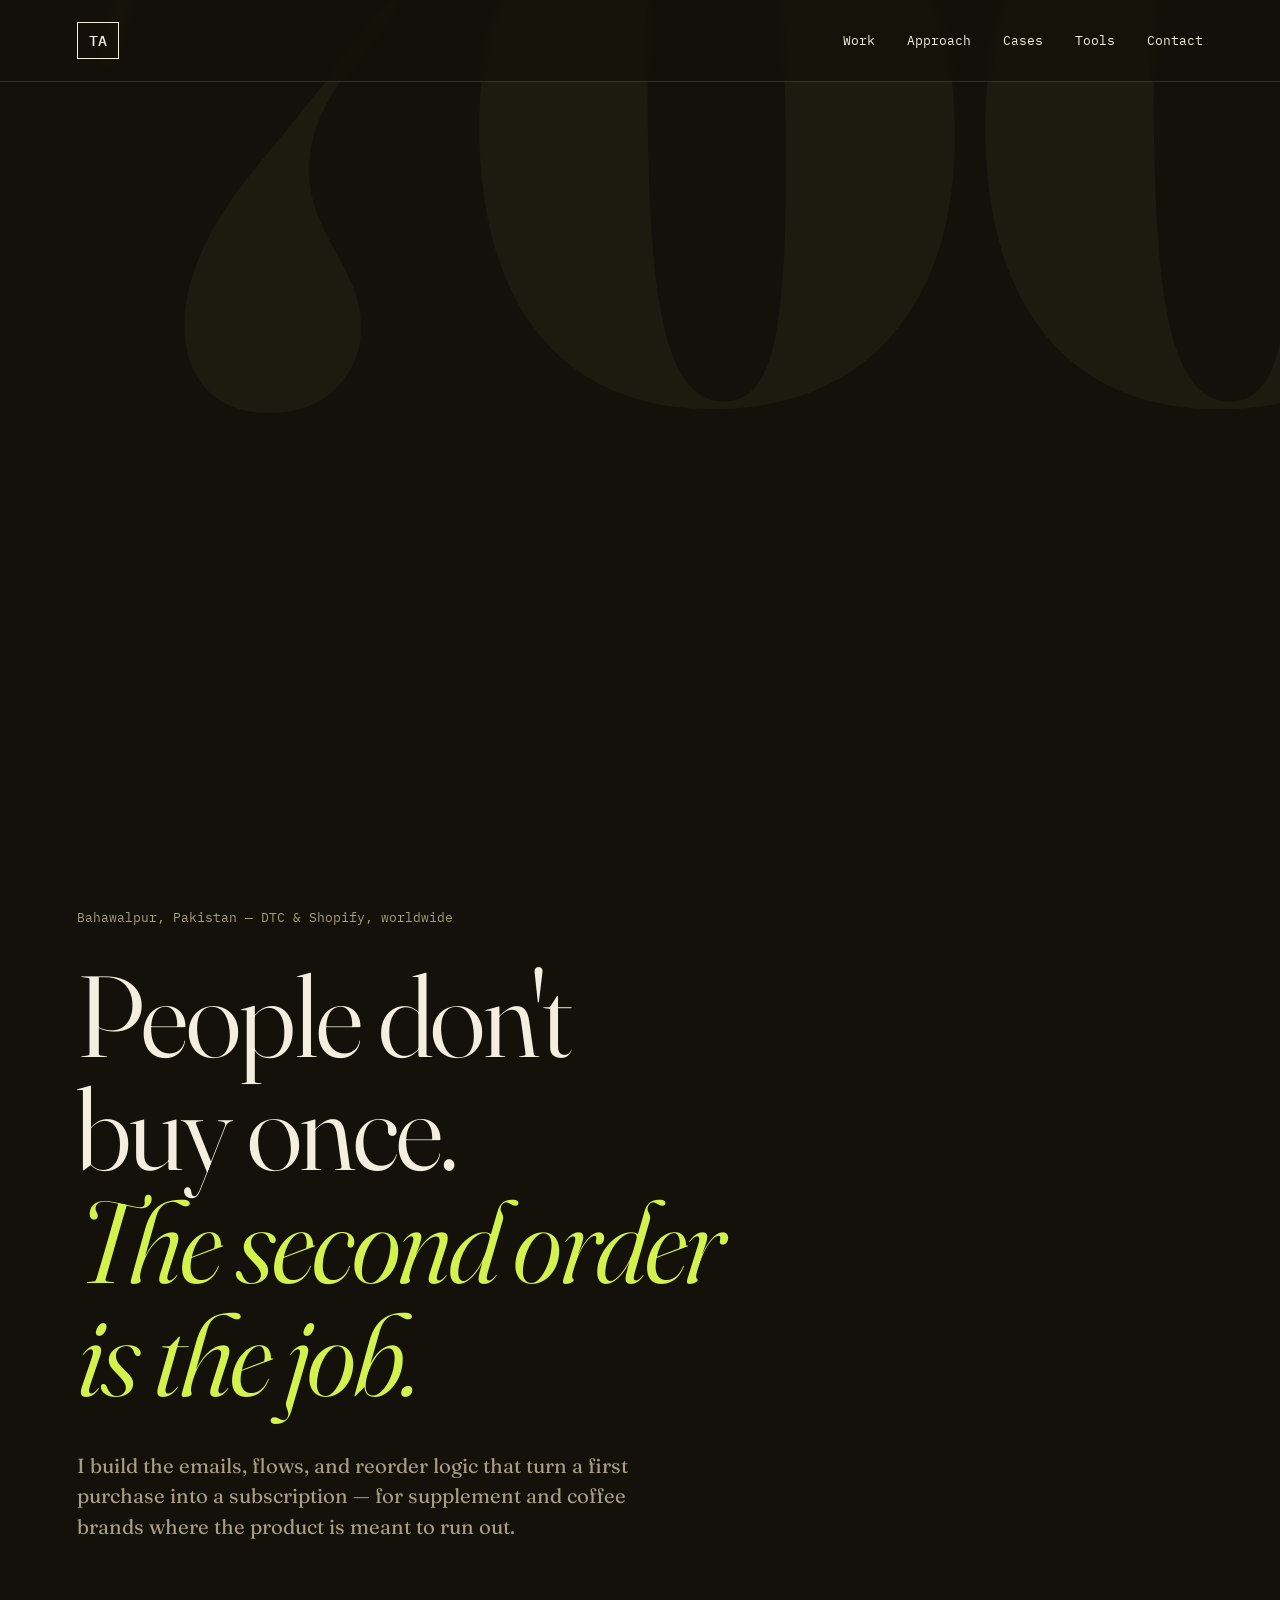
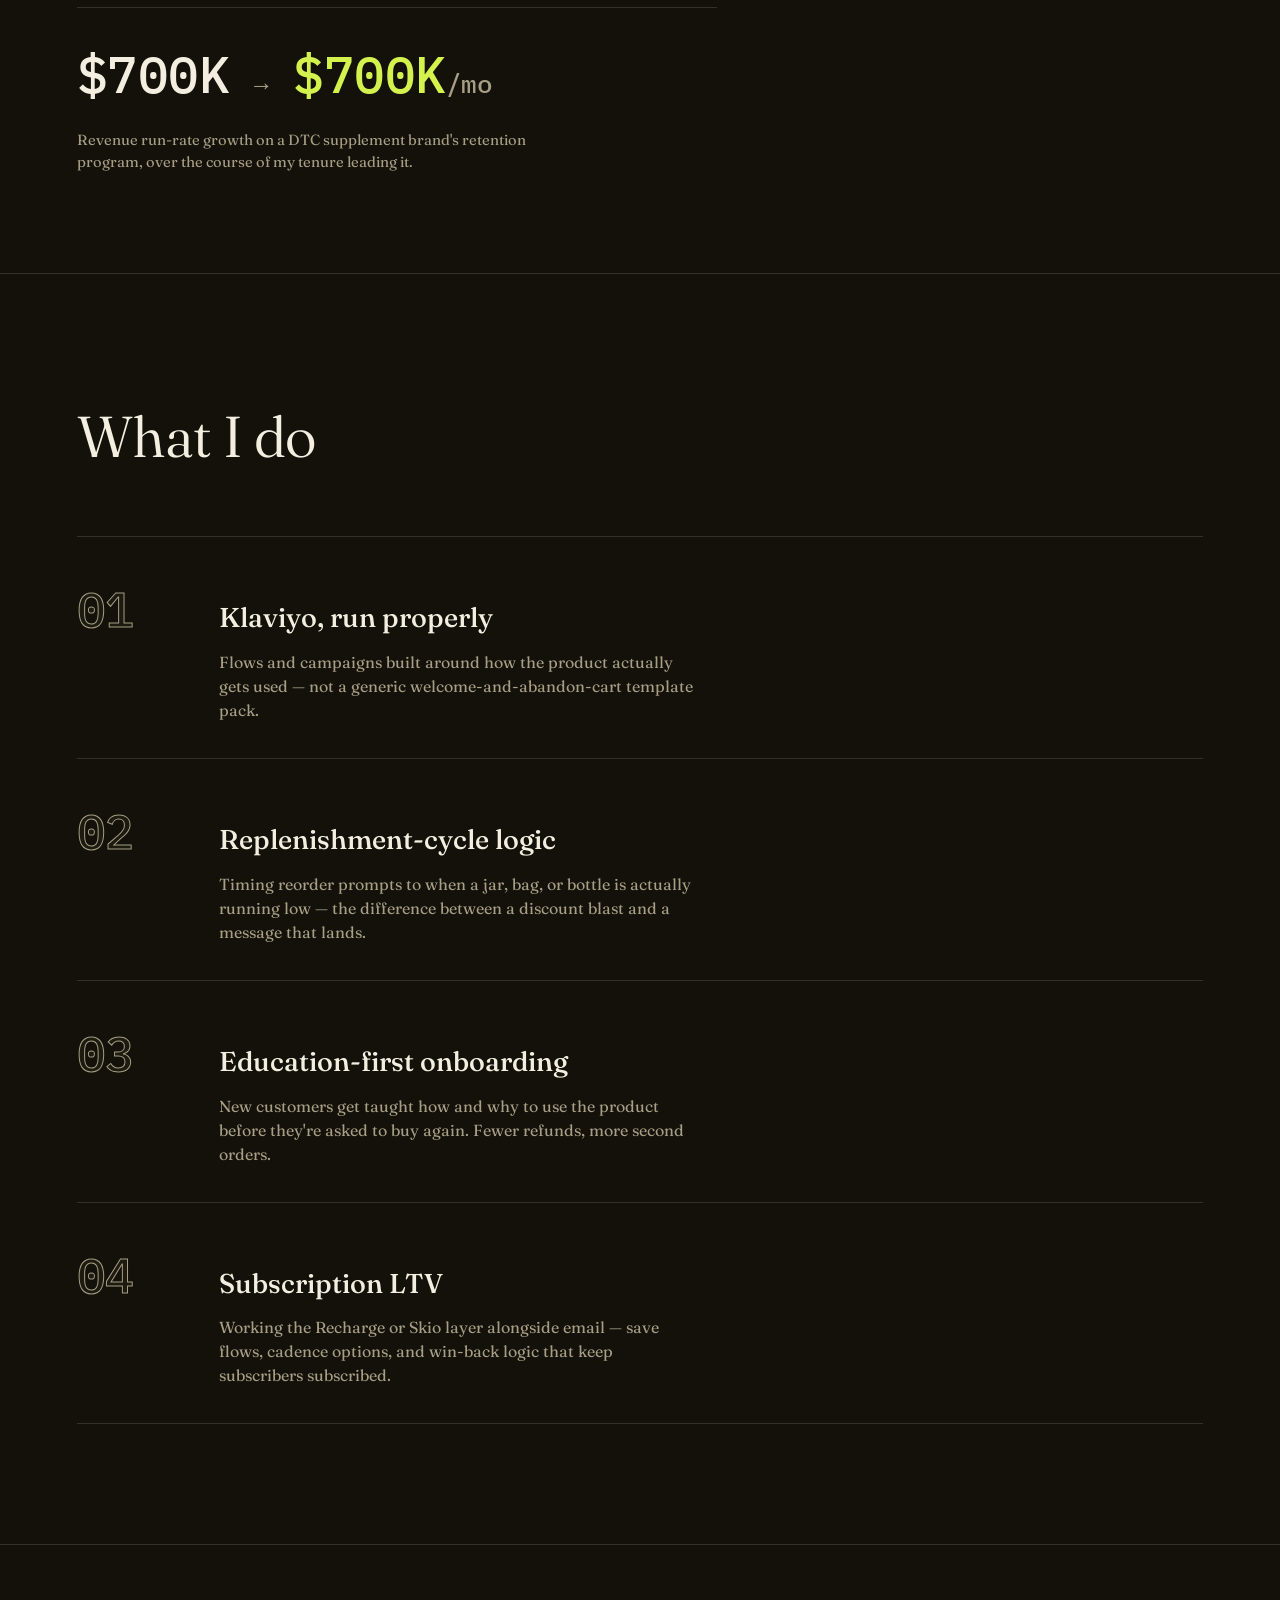
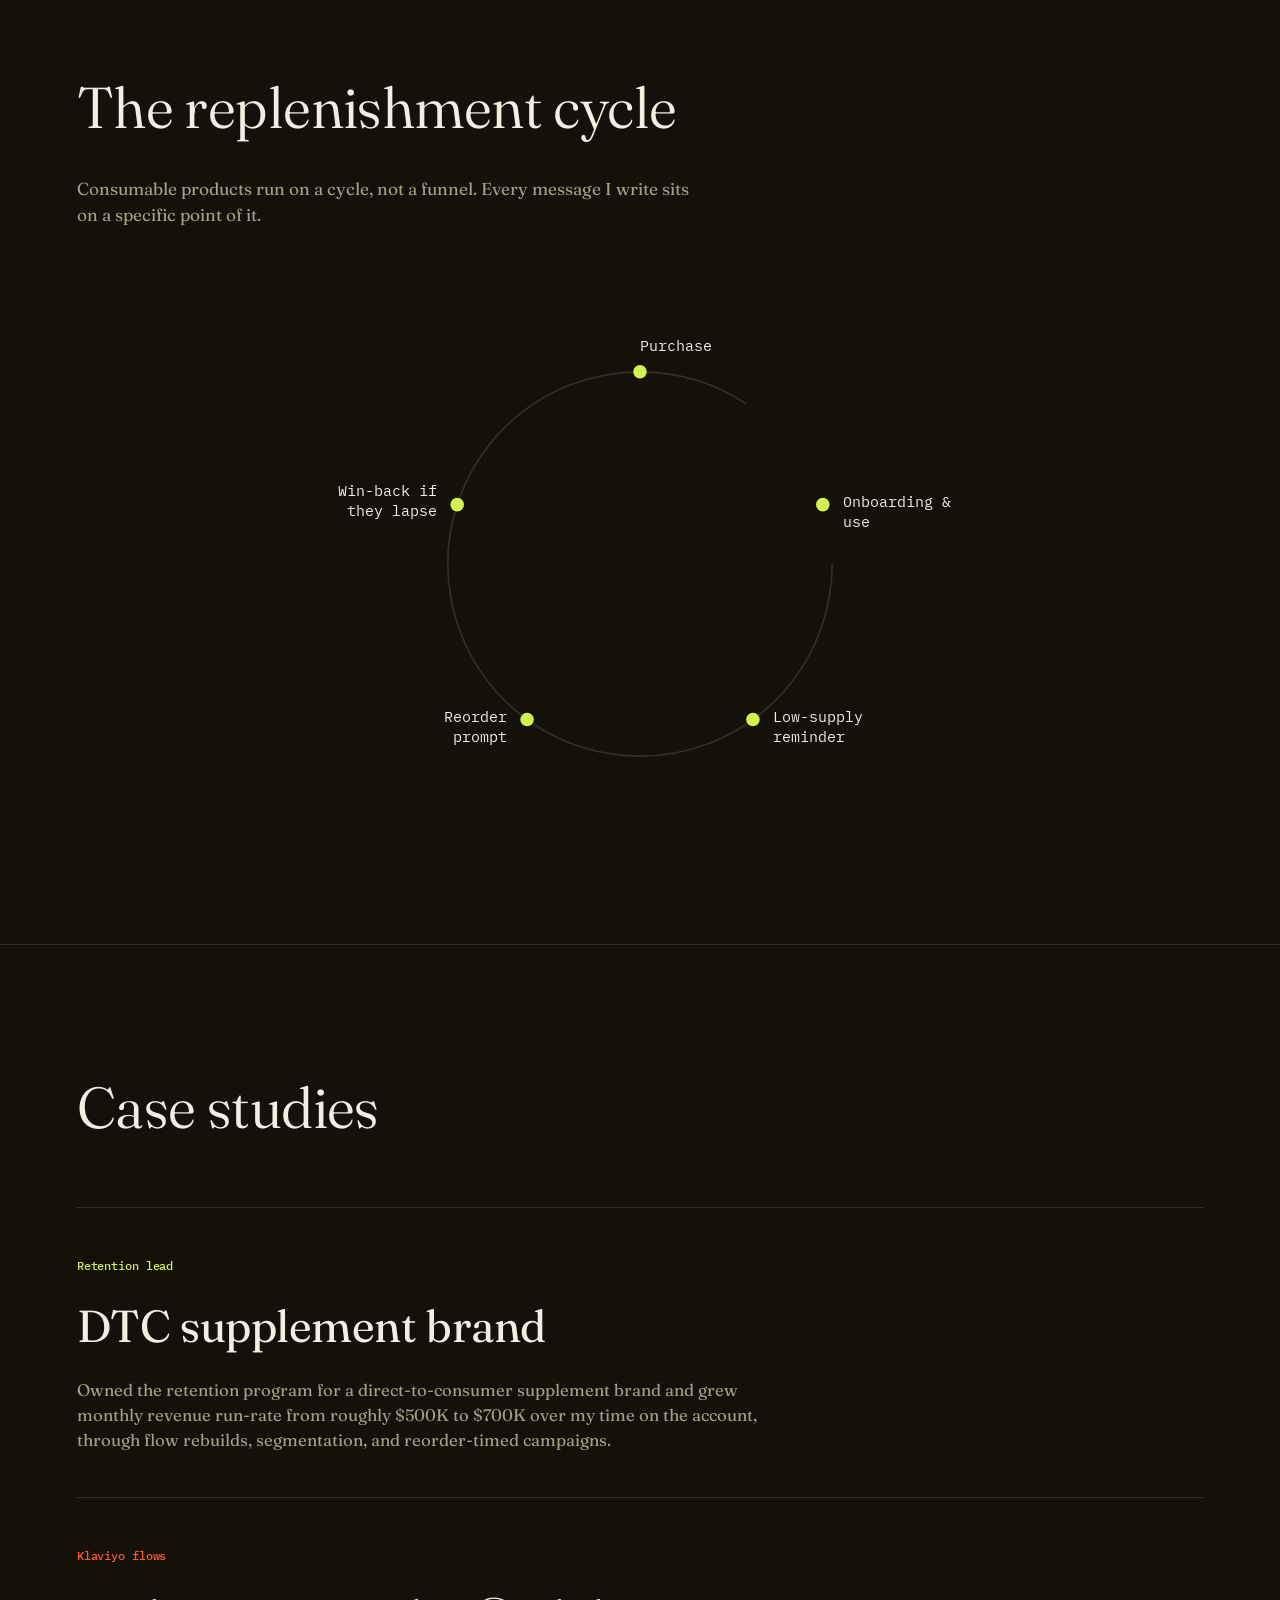
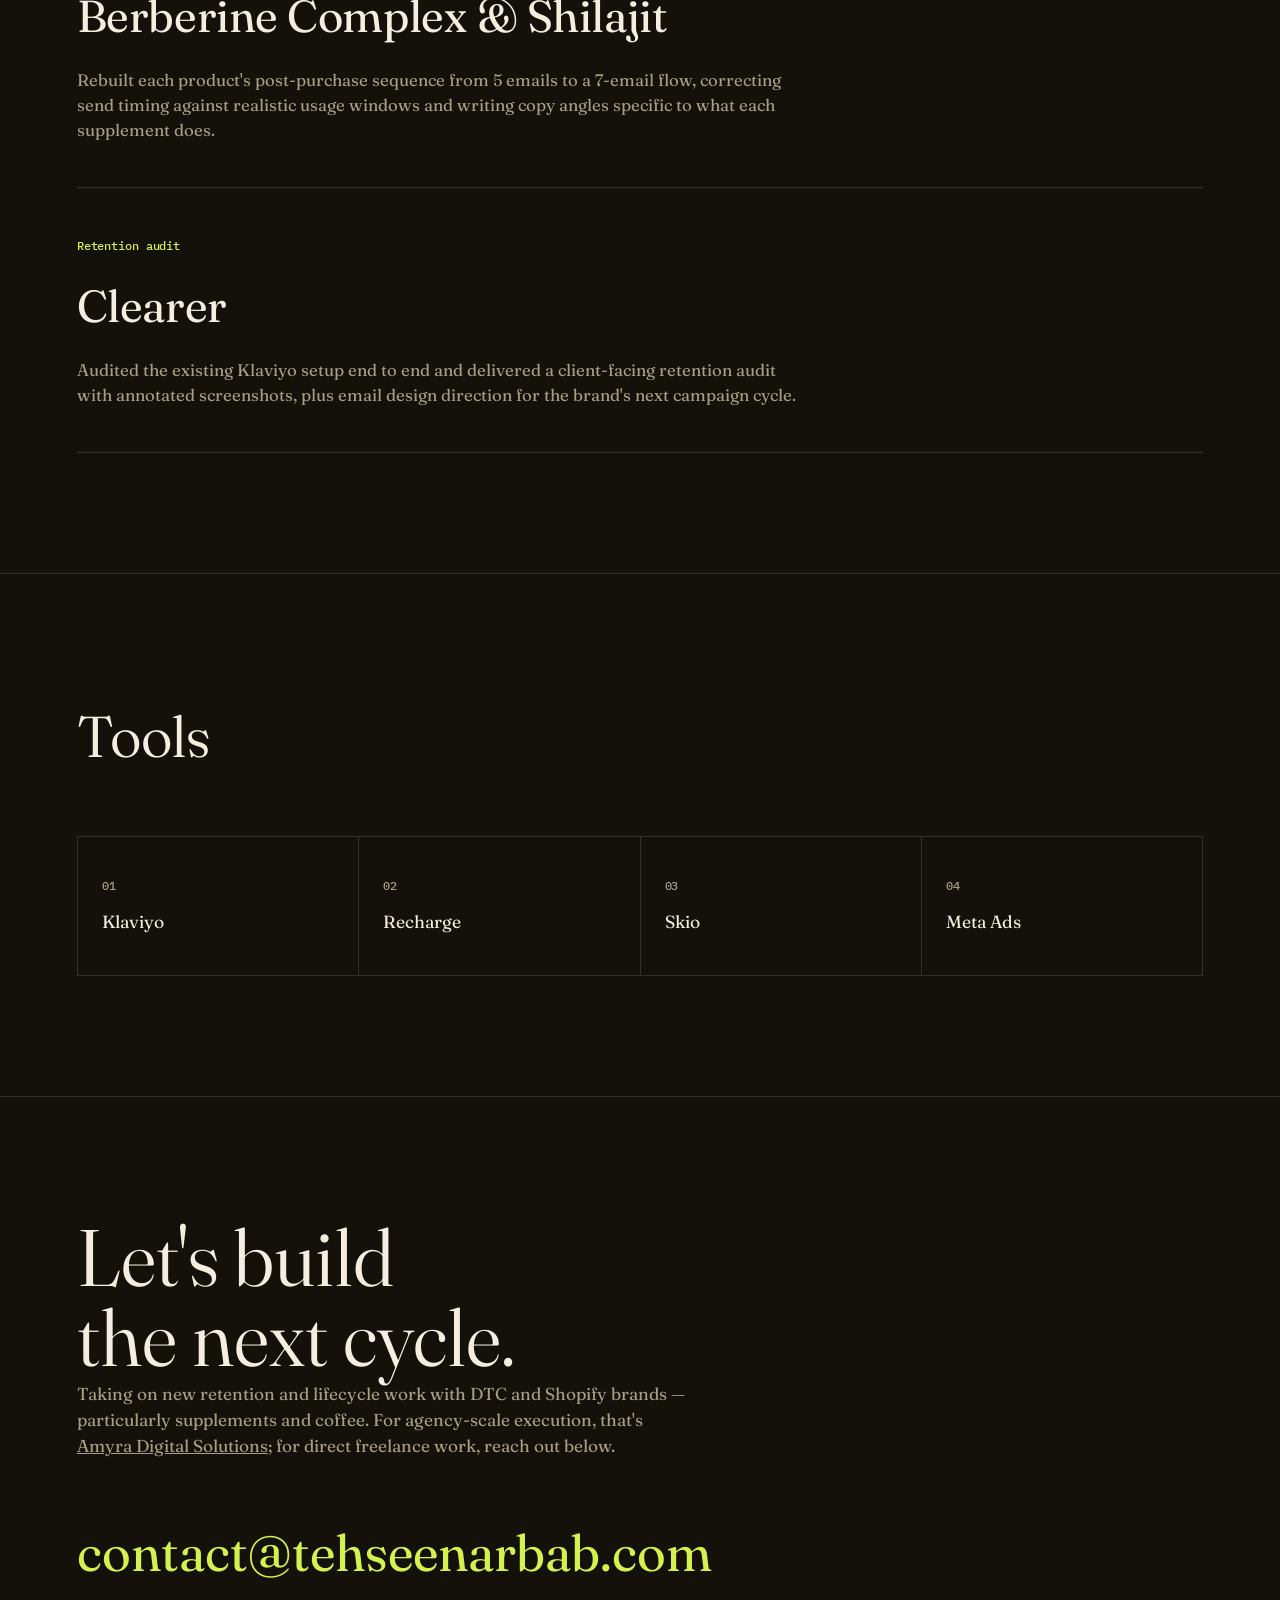
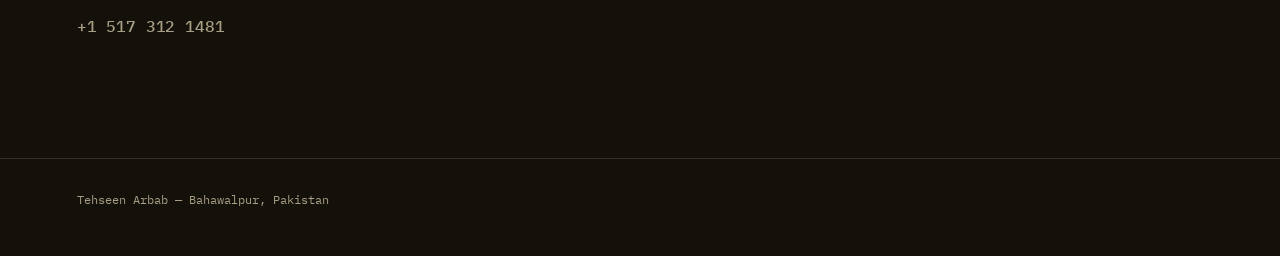
==== commit b700ac08: "Add files via upload" ====
--- a/index.html
+++ b/index.html
@@ -9,6 +9,7 @@
 <link rel="preconnect" href="https://fonts.gstatic.com" crossorigin>
 <link href="https://fonts.googleapis.com/css2?family=Fraunces:ital,opsz,wght@0,9..144,300..900;1,9..144,400..600&family=IBM+Plex+Mono:wght@400;500&display=swap" rel="stylesheet">
 <link rel="stylesheet" href="style.css">
+<noscript><style>.reveal{opacity:1 !important; transform:none !important;}</style></noscript>
 </head>
 <body>
 
@@ -91,23 +92,23 @@
     <div class="cycle-wrap reveal">
       <svg class="cycle" viewBox="0 0 460 460" role="img" aria-label="Diagram of the replenishment cycle: purchase, onboarding and use, low-supply reminder, reorder, then back to purchase.">
         <circle class="cycle-track" cx="230" cy="230" r="170"></circle>
-        <g class="cycle-node" data-angle="270">
+        <g class="cycle-node" transform="translate(230.0,60.0)">
           <circle r="6"></circle>
           <text><tspan x="0" y="-18">Purchase</tspan></text>
         </g>
-        <g class="cycle-node" data-angle="342">
+        <g class="cycle-node" transform="translate(391.7,177.5)">
           <circle r="6"></circle>
           <text><tspan x="18" y="2">Onboarding &amp;</tspan><tspan x="18" y="20">use</tspan></text>
         </g>
-        <g class="cycle-node" data-angle="54">
+        <g class="cycle-node" transform="translate(329.9,367.5)">
           <circle r="6"></circle>
           <text><tspan x="18" y="2">Low-supply</tspan><tspan x="18" y="20">reminder</tspan></text>
         </g>
-        <g class="cycle-node" data-angle="126">
+        <g class="cycle-node" transform="translate(130.1,367.5)">
           <circle r="6"></circle>
           <text><tspan x="-18" y="2" text-anchor="end">Reorder</tspan><tspan x="-18" y="20" text-anchor="end">prompt</tspan></text>
         </g>
-        <g class="cycle-node" data-angle="198">
+        <g class="cycle-node" transform="translate(68.3,177.5)">
           <circle r="6"></circle>
           <text><tspan x="-18" y="-8" text-anchor="end">Win-back if</tspan><tspan x="-18" y="10" text-anchor="end">they lapse</tspan></text>
         </g>
--- a/style.css
+++ b/style.css
@@ -47,13 +47,17 @@
 --------------------------------------------------------- */
 .reveal{
   opacity: 0;
-  transform: translateY(28px);
-  transition: opacity 0.7s cubic-bezier(.2,.7,.2,1), transform 0.7s cubic-bezier(.2,.7,.2,1);
-}
-.reveal.in-view{ opacity: 1; transform: translateY(0); }
+  transform: translateY(20px);
+  animation: revealIn 0.8s cubic-bezier(.2,.7,.2,1) forwards;
+  animation-delay: 0.05s;
+}
+
+@keyframes revealIn{
+  to{ opacity: 1; transform: translateY(0); }
+}
 
 @media (prefers-reduced-motion: reduce){
-  .reveal{ opacity: 1; transform: none; transition: none; }
+  .reveal{ opacity: 1; transform: none; animation: none; }
 }
 
 /* ---------------------------------------------------------
@@ -67,7 +71,10 @@
   align-items: center;
   justify-content: space-between;
   padding: 22px var(--edge);
-  mix-blend-mode: difference;
+  background: rgba(19,17,9,0.75);
+  backdrop-filter: blur(6px);
+  -webkit-backdrop-filter: blur(6px);
+  border-bottom: 1px solid var(--line);
 }
 
 .mark{
@@ -216,12 +223,21 @@
 
 .work-list .idx{
   font-size: clamp(2rem, 4vw, 3rem);
-  color: var(--ink-2);
-  -webkit-text-stroke: 1px var(--paper-dim);
-  transition: color 0.2s ease;
-}
-
-.work-list li:hover .idx{ color: var(--lime); -webkit-text-stroke: 1px var(--lime); }
+  color: var(--paper-dim);
+  opacity: 0.5;
+  transition: color 0.2s ease, opacity 0.2s ease;
+}
+
+.work-list li:hover .idx{ color: var(--lime); opacity: 1; }
+
+@supports (-webkit-text-stroke: 1px black){
+  .work-list .idx{
+    color: var(--ink-2);
+    opacity: 1;
+    -webkit-text-stroke: 1px var(--paper-dim);
+  }
+  .work-list li:hover .idx{ color: var(--lime); -webkit-text-stroke: 1px var(--lime); }
+}
 
 .work-list h3{
   font-family: var(--serif);
@@ -258,13 +274,16 @@
   stroke-width: 1.5;
   stroke-dasharray: 900;
   stroke-dashoffset: 900;
-  transition: stroke-dashoffset 1.4s cubic-bezier(.2,.7,.2,1);
-}
-
-.cycle-wrap.in-view .cycle-track{ stroke-dashoffset: 0; }
+  animation: drawCircle 1.4s cubic-bezier(.2,.7,.2,1) forwards;
+  animation-delay: 0.2s;
+}
+
+@keyframes drawCircle{
+  to{ stroke-dashoffset: 0; }
+}
 
 @media (prefers-reduced-motion: reduce){
-  .cycle-track{ stroke-dashoffset: 0; transition: none; }
+  .cycle-track{ stroke-dashoffset: 0; animation: none; }
 }
 
 .cycle-node circle{ fill: var(--lime); }
